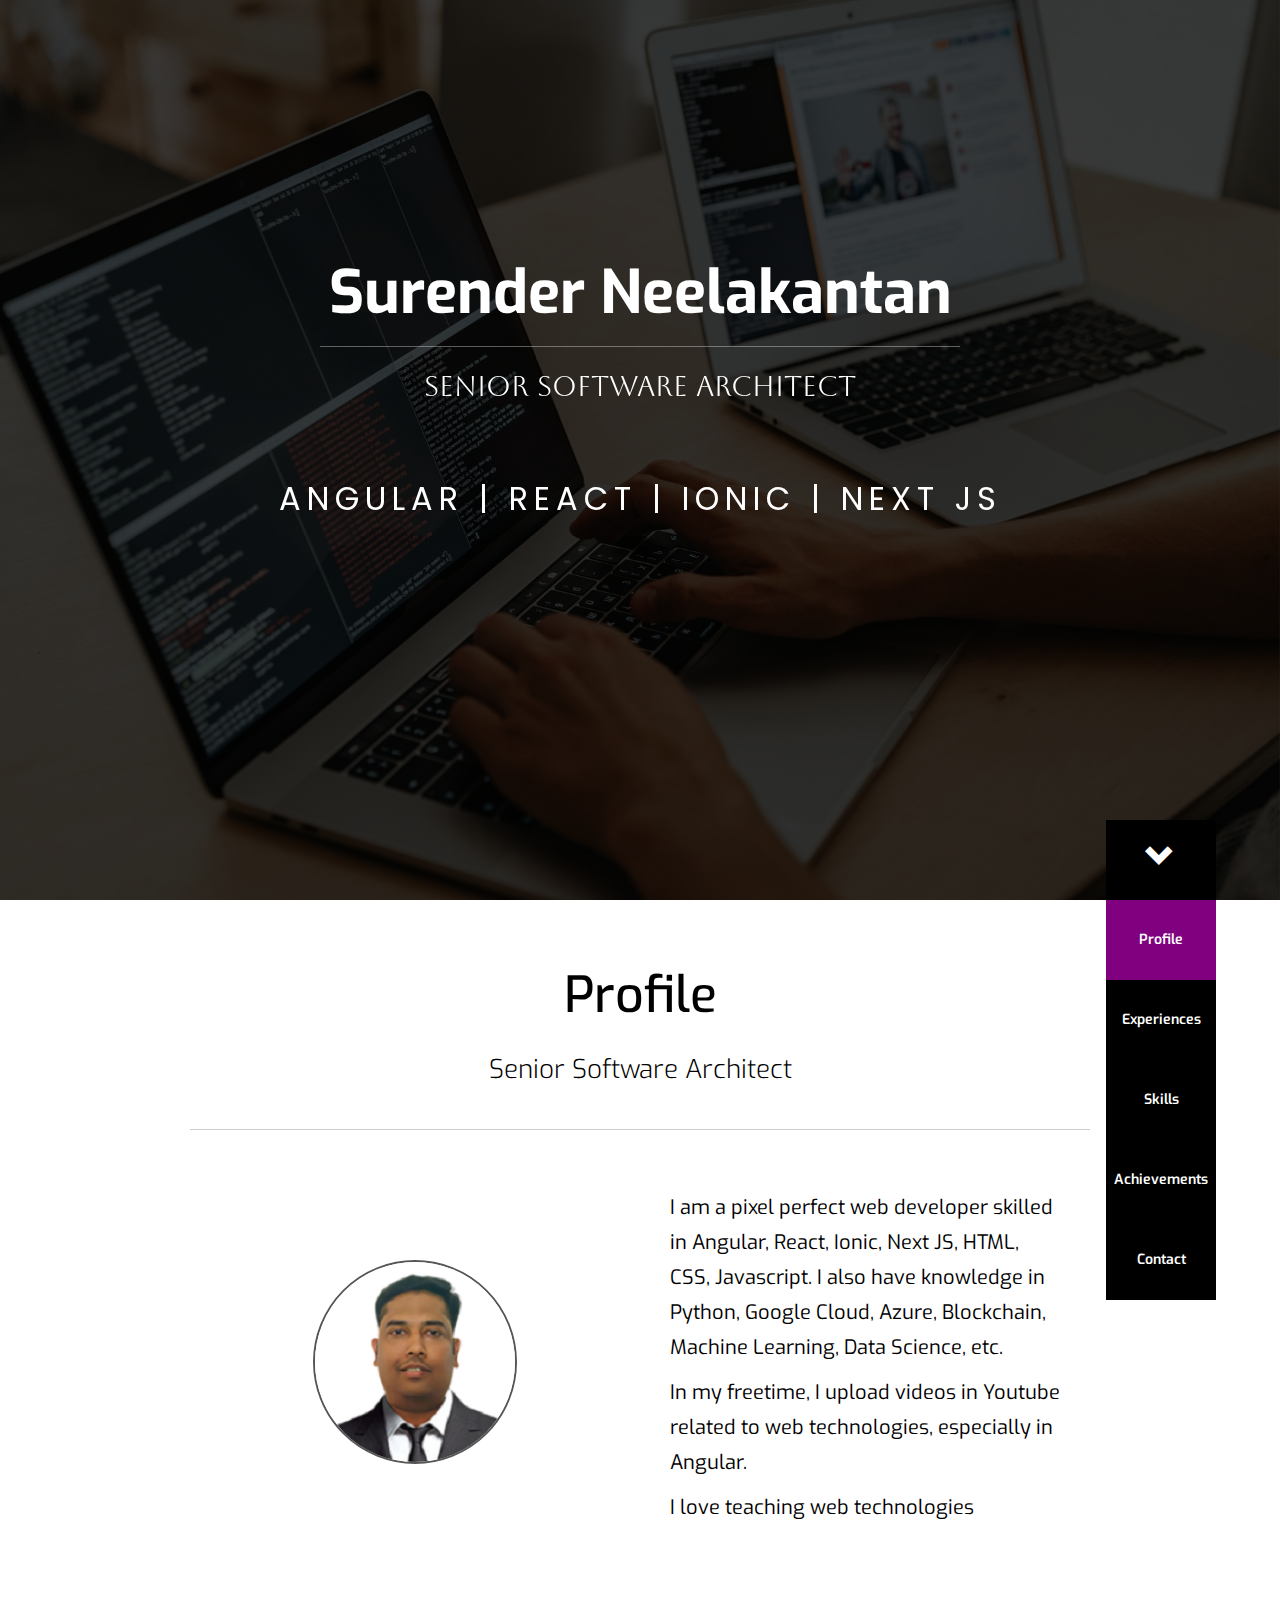
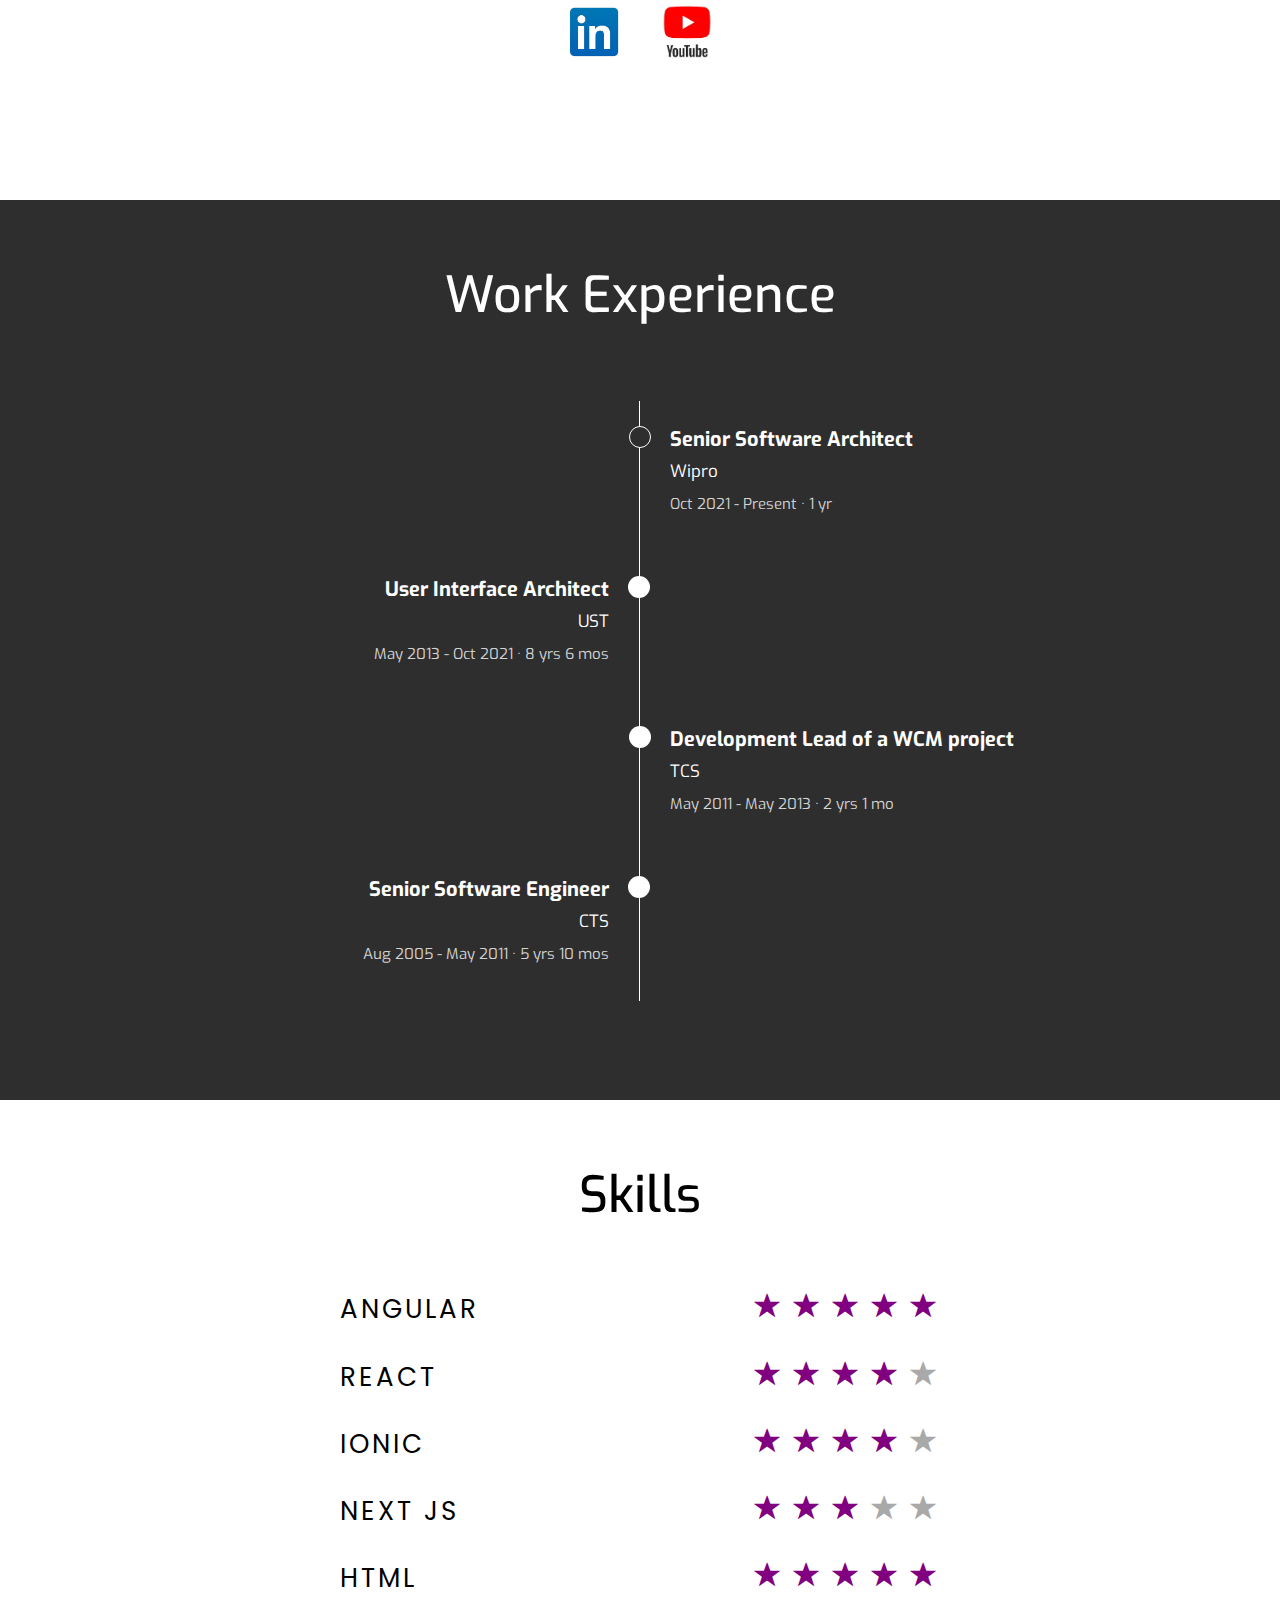
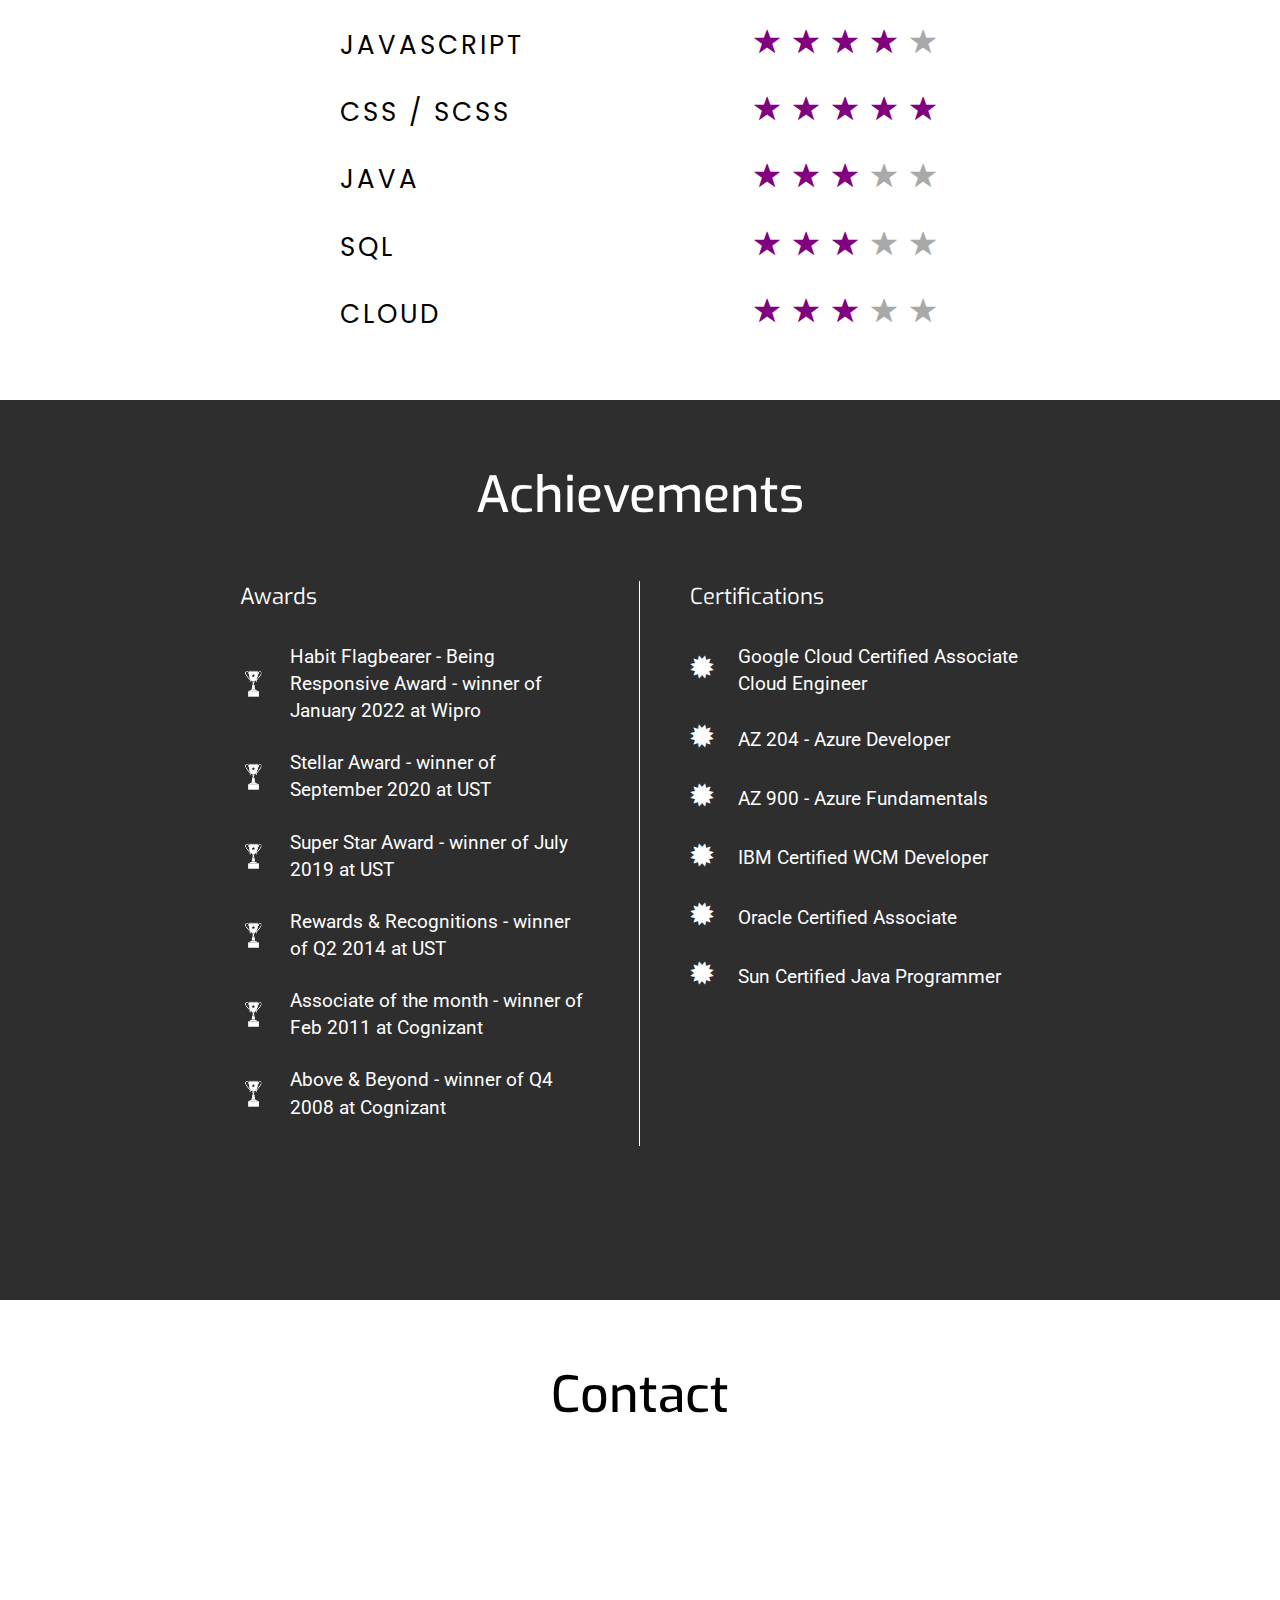
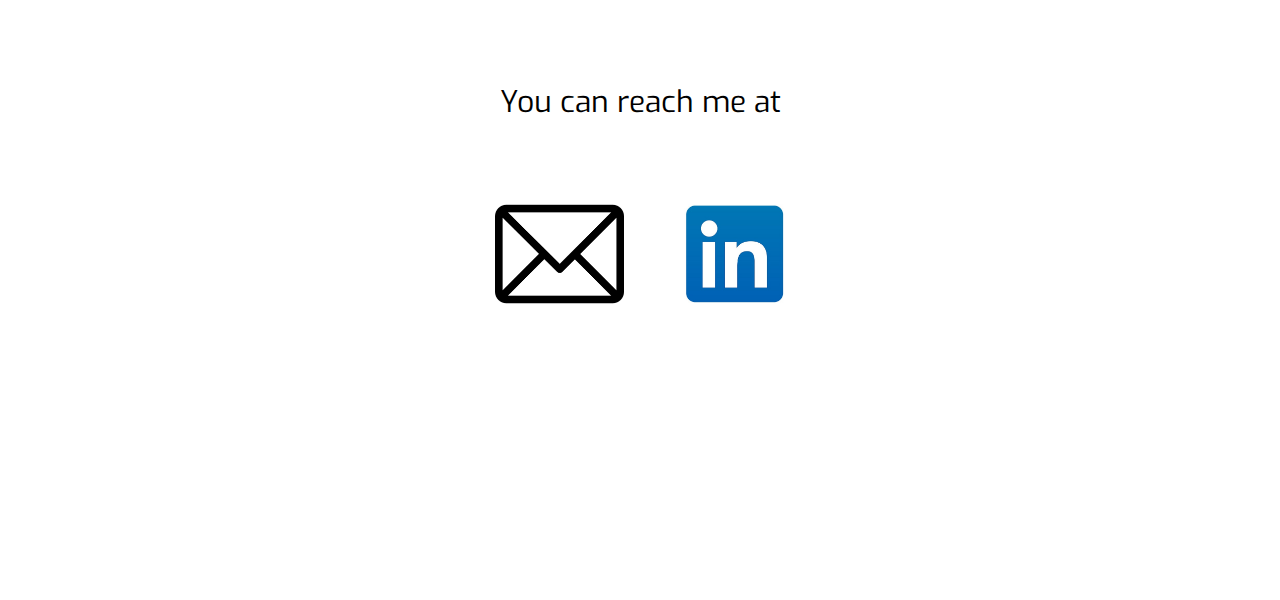
==== docs/index.html @ d07fcf6c "added docs folder" ====
<!DOCTYPE html>
<html lang="en">
  <head>
    <meta charset="UTF-8" />
    <meta http-equiv="X-UA-Compatible" content="IE=edge" />
    <meta name="viewport" content="width=device-width, initial-scale=1.0" />
    <meta name="author" content="Surender Neelakantan" />
    <meta
      name="description"
      content="I'm Surender Neelakantan, Senior Software Architect skiled in Angular, React, Ionic, Next JS"
    />
    <meta
      name="keywords"
      content="Surender Neelakantan, Senior Software Architect, Angular, React, Ionic, Next JS, HTML, CSS, Javascript"
    />
    <title>Surender Neelakantan | Angular | React | Ionic | Next JS</title>
    <link rel="preconnect" href="https://fonts.googleapis.com" />
    <link rel="preconnect" href="https://fonts.gstatic.com" crossorigin />
    <link
      href="https://fonts.googleapis.com/css2?family=Aboreto&family=Exo:wght@100;200;300;400;500;600;700;800;900&family=Poppins:wght@100;200;300;400;500;600;700;800;900&family=Roboto:wght@100;300;400;500;700;900&display=swap"
      rel="stylesheet"
    />
    <link
      rel="stylesheet"
      href="https://maxcdn.bootstrapcdn.com/bootstrap/3.4.0/css/bootstrap.min.css"
    />
    <link rel="stylesheet" href="style.css" />
    <script src="https://ajax.googleapis.com/ajax/libs/jquery/3.6.0/jquery.min.js"></script>
  </head>
  <body>
    <div id="nav-bar">
      <div id="profile-nav-item" class="nav-item active">
        <a href="#profile">Profile</a>
      </div>
      <div id="experience-nav-item" class="nav-item">
        <a href="#experience">Experiences</a>
      </div>
      <div id="skill-nav-item" class="nav-item">
        <a href="#skill">Skills</a>
      </div>
      <div id="achievement-nav-item" class="nav-item">
        <a href="#achievement">Achievements</a>
      </div>
      <div id="contact-nav-item" class="nav-item">
        <a href="#contact">Contact</a>
      </div>
    </div>
    <div class="bg-container">
      <img src="bg.jpg" alt="" />
    </div>
    <div class="overlay"></div>
    <div class="top-container">
      <div class="top-wrapper">
        <h1 class="name">Surender Neelakantan</h1>
        <div class="role">Senior Software Architect</div>
        <div class="skill">Angular | React | Ionic | Next JS</div>
      </div>
    </div>
    <div id="profile" class="profile-container">
      <div class="scroll-down-container">
        <a href="#profile">
          <div class="scroll-down">
            <span class="glyphicon glyphicon-chevron-down"></span>
          </div>
        </a>
      </div>
      <div class="section-title">Profile</div>
      <div class="section-sub-title">Senior Software Architect</div>
      <div class="profile-content">
        <div class="profile-left">
          <div class="photo-container">
            <img src="suren.png" alt="" />
          </div>
        </div>
        <div class="profile-right">
          <p>
            I am a pixel perfect web developer skilled in Angular, React, Ionic,
            Next JS, HTML, CSS, Javascript. I also have knowledge in Python,
            Google Cloud, Azure, Blockchain, Machine Learning, Data Science,
            etc.
          </p>
          <p>
            In my freetime, I upload videos in Youtube related to web
            technologies, especially in Angular.
          </p>
          <p>I love teaching web technologies</p>
        </div>
      </div>
      <div class="social">
        <a href="https://www.linkedin.com/in/n-surender/"
          ><img src="linkedin.jpg" alt=""
        /></a>
        <a href="https://www.youtube.com/channel/UCC02oWntvm_i5n3uNDLDUyg"
          ><img src="youtube.jpg" alt=""
        /></a>
      </div>
    </div>
    <div id="experience" class="experiences-container">
      <div class="section-title">Work Experience</div>
      <div class="work-experience">
        <div class="work-left">
          <div class="work-item-2-circle"></div>
          <div class="work-item-4-circle"></div>
          <div class="work-item work-item-2">
            <div class="work-role">User Interface Architect</div>
            <div class="work-company">UST</div>
            <div class="work-duration">May 2013 - Oct 2021 · 8 yrs 6 mos</div>
          </div>
          <div class="work-item work-item-4">
            <div class="work-role">Senior Software Engineer</div>
            <div class="work-company">CTS</div>
            <div class="work-duration">Aug 2005 - May 2011 · 5 yrs 10 mos</div>
          </div>
        </div>
        <div class="work-right">
          <div class="work-item-1-circle"></div>
          <div class="work-item-3-circle"></div>
          <div class="work-item work-item-1">
            <div class="work-role">Senior Software Architect</div>
            <div class="work-company">Wipro</div>
            <div class="work-duration">Oct 2021 - Present · 1 yr</div>
          </div>
          <div class="work-item work-item-3">
            <div class="work-role">Development Lead of a WCM project</div>
            <div class="work-company">TCS</div>
            <div class="work-duration">May 2011 - May 2013 · 2 yrs 1 mo</div>
          </div>
        </div>
      </div>
    </div>
    <div id="skill" class="skills-container">
      <div class="section-title">Skills</div>
      <div class="section-content">
        <div class="skill-item">
          <div class="skill-name">Angular</div>
          <div class="skill-score">
            <span class="glyphicon glyphicon-star filled"></span>
            <span class="glyphicon glyphicon-star filled"></span>
            <span class="glyphicon glyphicon-star filled"></span>
            <span class="glyphicon glyphicon-star filled"></span>
            <span class="glyphicon glyphicon-star filled"></span>
          </div>
        </div>
        <div class="skill-item">
          <div class="skill-name">React</div>
          <div class="skill-score">
            <span class="glyphicon glyphicon-star filled"></span>
            <span class="glyphicon glyphicon-star filled"></span>
            <span class="glyphicon glyphicon-star filled"></span>
            <span class="glyphicon glyphicon-star filled"></span>
            <span class="glyphicon glyphicon-star"></span>
          </div>
        </div>
        <div class="skill-item">
          <div class="skill-name">Ionic</div>
          <div class="skill-score">
            <span class="glyphicon glyphicon-star filled"></span>
            <span class="glyphicon glyphicon-star filled"></span>
            <span class="glyphicon glyphicon-star filled"></span>
            <span class="glyphicon glyphicon-star filled"></span>
            <span class="glyphicon glyphicon-star"></span>
          </div>
        </div>
        <div class="skill-item">
          <div class="skill-name">Next JS</div>
          <div class="skill-score">
            <span class="glyphicon glyphicon-star filled"></span>
            <span class="glyphicon glyphicon-star filled"></span>
            <span class="glyphicon glyphicon-star filled"></span>
            <span class="glyphicon glyphicon-star"></span>
            <span class="glyphicon glyphicon-star"></span>
          </div>
        </div>
        <div class="skill-item">
          <div class="skill-name">HTML</div>
          <div class="skill-score">
            <span class="glyphicon glyphicon-star filled"></span>
            <span class="glyphicon glyphicon-star filled"></span>
            <span class="glyphicon glyphicon-star filled"></span>
            <span class="glyphicon glyphicon-star filled"></span>
            <span class="glyphicon glyphicon-star filled"></span>
          </div>
        </div>
        <div class="skill-item">
          <div class="skill-name">Javascript</div>
          <div class="skill-score">
            <span class="glyphicon glyphicon-star filled"></span>
            <span class="glyphicon glyphicon-star filled"></span>
            <span class="glyphicon glyphicon-star filled"></span>
            <span class="glyphicon glyphicon-star filled"></span>
            <span class="glyphicon glyphicon-star"></span>
          </div>
        </div>
        <div class="skill-item">
          <div class="skill-name">CSS / SCSS</div>
          <div class="skill-score">
            <span class="glyphicon glyphicon-star filled"></span>
            <span class="glyphicon glyphicon-star filled"></span>
            <span class="glyphicon glyphicon-star filled"></span>
            <span class="glyphicon glyphicon-star filled"></span>
            <span class="glyphicon glyphicon-star filled"></span>
          </div>
        </div>
        <div class="skill-item">
          <div class="skill-name">Java</div>
          <div class="skill-score">
            <span class="glyphicon glyphicon-star filled"></span>
            <span class="glyphicon glyphicon-star filled"></span>
            <span class="glyphicon glyphicon-star filled"></span>
            <span class="glyphicon glyphicon-star"></span>
            <span class="glyphicon glyphicon-star"></span>
          </div>
        </div>
        <div class="skill-item">
          <div class="skill-name">SQL</div>
          <div class="skill-score">
            <span class="glyphicon glyphicon-star filled"></span>
            <span class="glyphicon glyphicon-star filled"></span>
            <span class="glyphicon glyphicon-star filled"></span>
            <span class="glyphicon glyphicon-star"></span>
            <span class="glyphicon glyphicon-star"></span>
          </div>
        </div>
        <div class="skill-item">
          <div class="skill-name">Cloud</div>
          <div class="skill-score">
            <span class="glyphicon glyphicon-star filled"></span>
            <span class="glyphicon glyphicon-star filled"></span>
            <span class="glyphicon glyphicon-star filled"></span>
            <span class="glyphicon glyphicon-star"></span>
            <span class="glyphicon glyphicon-star"></span>
          </div>
        </div>
      </div>
    </div>
    <div id="achievement" class="achievements-container">
      <div class="section-title">Achievements</div>
      <div class="section-content">
        <div class="awards-certifications">
          <div class="awards">
            <div class="sub-title">Awards</div>
            <div class="award-item">
              <div class="award-icon"><img src="trophy.jpg" alt="" /></div>
              <div class="award-text">
                Habit Flagbearer - Being Responsive Award - winner of January
                2022 at Wipro
              </div>
            </div>
            <div class="award-item">
              <div class="award-icon"><img src="trophy.jpg" alt="" /></div>
              <div class="award-text">
                Stellar Award - winner of September 2020 at UST
              </div>
            </div>
            <div class="award-item">
              <div class="award-icon"><img src="trophy.jpg" alt="" /></div>
              <div class="award-text">
                Super Star Award - winner of July 2019 at UST
              </div>
            </div>
            <div class="award-item">
              <div class="award-icon"><img src="trophy.jpg" alt="" /></div>
              <div class="award-text">
                Rewards & Recognitions - winner of Q2 2014 at UST
              </div>
            </div>
            <div class="award-item">
              <div class="award-icon"><img src="trophy.jpg" alt="" /></div>
              <div class="award-text">
                Associate of the month - winner of Feb 2011 at Cognizant
              </div>
            </div>
            <div class="award-item">
              <div class="award-icon"><img src="trophy.jpg" alt="" /></div>
              <div class="award-text">
                Above & Beyond - winner of Q4 2008 at Cognizant
              </div>
            </div>
          </div>
          <div class="certifications">
            <div class="sub-title">Certifications</div>
            <div class="certification-item">
              <div class="certification-icon">
                <span class="glyphicon glyphicon-certificate"></span>
              </div>
              <div class="certification-text">
                Google Cloud Certified Associate Cloud Engineer
              </div>
            </div>
            <div class="certification-item">
              <div class="certification-icon">
                <span class="glyphicon glyphicon-certificate"></span>
              </div>
              <div class="certification-text">AZ 204 - Azure Developer</div>
            </div>
            <div class="certification-item">
              <div class="certification-icon">
                <span class="glyphicon glyphicon-certificate"></span>
              </div>
              <div class="certification-text">AZ 900 - Azure Fundamentals</div>
            </div>
            <div class="certification-item">
              <div class="certification-icon">
                <span class="glyphicon glyphicon-certificate"></span>
              </div>
              <div class="certification-text">IBM Certified WCM Developer</div>
            </div>
            <div class="certification-item">
              <div class="certification-icon">
                <span class="glyphicon glyphicon-certificate"></span>
              </div>
              <div class="certification-text">Oracle Certified Associate</div>
            </div>
            <div class="certification-item">
              <div class="certification-icon">
                <span class="glyphicon glyphicon-certificate"></span>
              </div>
              <div class="certification-text">
                Sun Certified Java Programmer
              </div>
            </div>
          </div>
        </div>
      </div>
    </div>
    <div id="contact" class="contact-container">
      <div class="section-title">Contact</div>
      <div class="section-content">
        <div class="sub-heading">You can reach me at</div>
        <div class="contact-wrapper">
          <div class="content-item">
            <a href="mailto:n.surender@gmail.com"
              ><img src="email.png" alt=""
            /></a>
          </div>
          <div class="content-item">
            <a href="https://www.linkedin.com/in/n-surender/"
              ><img src="linkedin.jpg" alt=""
            /></a>
          </div>
        </div>
      </div>
    </div>
    <script src="script.js"></script>
  </body>
</html>
---- docs/style.css ----
* {
  margin: 0;
  padding: 0;
  box-sizing: border-box;
}

html {
  scroll-behavior: smooth;
}

body {
  font-family: "Roboto", sans-serif;
  overflow-x: hidden;
}

.overlay {
  position: fixed;
  top: 0px;
  left: 0px;
  width: 100vw;
  height: 100vh;
  background-color: rgba(0, 0, 0, 0.75);
}

.bg-container {
  position: fixed;
  top: 0px;
  left: 0px;
  width: 100vw;
  height: 100vh;
}

.bg-container img {
  width: 100%;
  height: 100%;
  object-fit: cover;
}

.top-container {
  height: 100vh;
  color: #fff;
  position: relative;
  z-index: 999;
  display: flex;
  align-items: center;
  justify-content: center;
}

.top-wrapper {
  width: 100%;
  height: 400px;
  text-align: center;
}

.name {
  padding-bottom: 20px;
  border-bottom: 1px solid #ffffff;
  border-bottom-color: rgba(255, 255, 255, 0.35);
  font-size: 60px;
  font-weight: bold;
  font-family: "Exo", sans-serif;
  width: 640px;
  margin: 10px auto;
}

.role {
  font-size: 28px;
  margin-bottom: 70px;
  line-height: 1.4;
  font-family: "Aboreto", cursive;
  padding-top: 10px;
}

.skill {
  font-size: 32px;
  font-family: "Poppins", sans-serif;
  text-transform: uppercase;
  margin-top: 30px;
  letter-spacing: 6px;
}

.profile-container,
.experiences-container,
.skills-container,
.achievements-container,
.contact-container {
  height: 100vh;
  background-color: #fff;
  color: #000;
  position: relative;
  z-index: 999;
  padding: 40px 220px;
}

.experiences-container {
  background-color: #2e2e2e;
  color: #fff;
}

.achievements-container {
  background-color: #2e2e2e;
  color: #fff;
}

.scroll-down {
  height: 80px;
  width: 110px;
  display: block;
  position: absolute;
  top: -80px;
  right: 5%;
  background-color: #000000;
  text-align: center;
  z-index: 6;
  cursor: pointer;
}

.scroll-down .glyphicon {
  color: #ffffff;
  font-size: 30px;
  padding-right: 2px;
  padding-top: 20px;
  animation-name: wiggle;
  animation-duration: 1.2s;
  animation-timing-function: linear;
  animation-iteration-count: infinite;
  animation-direction: normal;
}

@keyframes wiggle {
  0% {
    padding-top: 20px;
  }
  50% {
    padding-top: 28px;
  }
  100% {
    padding-top: 20px;
  }
}

#nav-bar {
  position: absolute;
  top: 100%;
  right: 5%;
  width: 110px;
  z-index: 1000;
}

#nav-bar.fixed-nav {
  position: fixed;
  top: 60px;
}

.nav-item {
  height: 80px;
  background-color: #000000;
  color: #fff;
  text-align: center;
  font-weight: 600;
  font-family: "Exo", sans-serif;
  cursor: pointer;
}

.nav-item.active {
  background-color: purple;
  cursor: default;
}

.nav-item a {
  color: #fff;
  text-decoration: none;
  display: block;
  padding-top: 30px;
  height: 80px;
}

.nav-item.active a {
  cursor: default;
}

.nav-item:hover a {
  color: rgba(255, 255, 255, 0.35);
}

.section-title {
  text-align: center;
  font-size: 50px;
  font-weight: 500;
  margin: 20px 0px;
  font-family: "Exo", sans-serif;
}

.section-sub-title {
  text-align: center;
  font-size: 26px;
  font-weight: 300;
  padding-bottom: 40px;
  border-bottom: 1px solid #cccccc;
  font-family: "Exo", sans-serif;
}

.profile-content {
  display: flex;
  align-items: center;
  justify-content: space-between;
}

.profile-left,
.profile-right {
  width: 50%;
  padding: 50px;
  padding-top: 100px;
  font-size: 20px;
  font-family: "Exo";
  line-height: 35px;
}

.photo-container {
  width: 204px;
  height: 204px;
  border-radius: 50%;
  border: 2px solid #565656;
  margin: 40px auto;
}

.photo-container img {
  width: 200px;
  height: 200px;
  border-radius: 50%;
}

.social {
  text-align: center;
  margin-top: 20px;
}

.social img {
  width: 50px;
  margin: 20px;
  cursor: pointer;
}

.work-experience {
  display: flex;
  align-items: center;
  justify-content: space-between;
  padding: 50px;
  font-size: 20px;
  font-family: "Exo";
}

.work-left {
  width: 50%;
  border-right: 1px solid #fff;
  height: 600px;
  position: relative;
}

.work-right {
  width: 50%;
  height: 600px;
  position: relative;
}

.work-item {
  width: 400px;
  height: 125px;
  position: absolute;
  padding: 20px;
  padding-top: 0;
}

.work-item-1 {
  top: 25px;
  left: 0px;
  padding-left: 30px;
}
.work-item-2 {
  top: 175px;
  right: 0px;
  padding-right: 30px;
  text-align: right;
}
.work-item-3 {
  top: 325px;
  left: 0px;
  padding-left: 30px;
}
.work-item-4 {
  top: 475px;
  right: 0px;
  padding-right: 30px;
  text-align: right;
}

.work-role {
  font-weight: bold;
  margin-bottom: 5px;
}

.work-company {
  font-size: 17px;
  margin-bottom: 10px;
}

.work-duration {
  font-size: 15px;
  color: lightgrey;
}

.work-item-1-circle {
  position: absolute;
  top: 25px;
  left: -11px;
  width: 22px;
  height: 22px;
  border: 1px solid #fff;
  background-color: #2e2e2e;
  z-index: 9;
  border-radius: 50%;
}

.work-item-2-circle {
  position: absolute;
  top: 175px;
  right: -11px;
  width: 22px;
  height: 22px;
  background-color: #fff;
  z-index: 9;
  border-radius: 50%;
}

.work-item-3-circle {
  position: absolute;
  top: 325px;
  left: -11px;
  width: 22px;
  height: 22px;
  background-color: #fff;
  z-index: 9;
  border-radius: 50%;
}

.work-item-4-circle {
  position: absolute;
  top: 475px;
  right: -11px;
  width: 22px;
  height: 22px;
  z-index: 9;
  background-color: #fff;
  border-radius: 50%;
}

.skill-item {
  font-size: 26px;
  font-family: "Poppins", sans-serif;
  text-transform: uppercase;
  margin-top: 30px;
  letter-spacing: 3px;
  display: flex;
  align-items: center;
  justify-content: space-between;
}

.skills-container .section-content {
  width: 600px;
  margin: 60px auto;
}

.glyphicon-star {
  color: darkgray;
}

.glyphicon-star.filled {
  color: purple;
}

.sub-heading {
  text-align: center;
  font-size: 30px;
  font-family: "EXO";
  margin-top: 250px;
}

.contact-wrapper {
  display: flex;
  align-items: center;
  justify-content: center;
  margin-top: 50px;
}

.contact-wrapper img {
  height: 100px;
  cursor: pointer;
  margin: 30px;
}

.awards-certifications {
  display: flex;
  justify-content: space-between;
}

.awards,
.certifications {
  width: 50%;
  padding-left: 50px;
  padding-right: 50px;
  margin-top: 30px;
}

.awards {
  border-right: 1px solid #fff;
}

.sub-title {
  font-size: 30px;
  font-family: "EXO";
  margin-bottom: 50px;
}

.award-item,
.certification-item {
  display: flex;
  align-items: center;
  margin-bottom: 35px;
}

.award-icon img {
  width: 30px;
  margin-right: 30px;
}

.award-text,
.certification-text {
  font-size: 24px;
}

.certification-icon {
  font-size: 30px;
  margin-right: 30px;
}

@media only screen and (max-width: 1650px) {
  .sub-title {
    font-size: 26px;
    margin-bottom: 40px;
  }

  .award-item,
  .certification-item {
    margin-bottom: 40px;
  }

  .award-icon img {
    width: 26px;
    margin-right: 26px;
  }

  .award-text,
  .certification-text {
    font-size: 22px;
  }

  .certification-icon {
    font-size: 26px;
    margin-right: 26px;
  }
}

@media only screen and (max-width: 1300px) {
  .profile-container,
  .experiences-container,
  .skills-container,
  .achievements-container,
  .contact-container {
    padding: 40px 190px;
  }
  .profile-left,
  .profile-right {
    padding: 30px;
    padding-top: 60px;
  }
  .sub-title {
    font-size: 22px;
    margin-bottom: 30px;
  }

  .award-item,
  .certification-item {
    margin-bottom: 25px;
  }

  .award-icon img {
    width: 26px;
    margin-right: 24px;
  }

  .award-text,
  .certification-text {
    font-size: 19px;
  }

  .certification-icon {
    font-size: 24px;
    margin-right: 24px;
  }
}
@media only screen and (max-width: 1100px) {
  .profile-container,
  .experiences-container,
  .skills-container,
  .achievements-container,
  .contact-container {
    padding: 40px 180px;
  }

  .profile-left,
  .profile-right {
    padding: 20px;
    padding-top: 40px;
    font-size: 18px;
  }

  .skills-container .section-content {
    width: 500px;
  }

  .skill-item {
    font-size: 22px;
  }

  .sub-title {
    font-size: 22px;
    margin-bottom: 30px;
  }

  .achievements-container {
    padding: 40px 140px;
  }

  .award-item,
  .certification-item {
    margin-bottom: 20px;
  }

  .award-icon img {
    width: 26px;
    margin-right: 24px;
  }

  .award-text,
  .certification-text {
    font-size: 18px;
  }

  .certification-icon {
    font-size: 24px;
    margin-right: 24px;
  }

  #nav-bar {
    opacity: 0.5;
  }

  #nav-bar:hover {
    opacity: 1;
  }
}

@media only screen and (max-width: 960px) {
  .profile-container,
  .experiences-container,
  .skills-container,
  .achievements-container,
  .contact-container {
    padding: 40px 120px;
  }
  #nav-bar,
  .scroll-down {
    width: 90px;
  }
  .nav-item {
    font-size: 12px;
  }
  .profile-content {
    display: block;
  }
  .profile-left,
  .profile-right {
    padding: 10px;
    padding-top: 20px;
    font-size: 18px;
    width: 100%;
    line-height: 30px;
  }
  .photo-container {
    margin: 20px auto;
  }
  .name {
    font-size: 40px;
    width: 420px;
  }
  .role {
    font-size: 20px;
  }
  .skill {
    font-size: 22px;
  }

  .skills-container .section-content {
    width: 430px;
  }

  .achievements-container {
    padding: 40px 80px;
  }

  .award-item,
  .certification-item {
    margin-bottom: 20px;
  }

  .award-icon img {
    width: 22px;
    margin-right: 20px;
  }

  .award-text,
  .certification-text {
    font-size: 16px;
  }

  .certification-icon {
    font-size: 22px;
    margin-right: 22px;
  }

  .work-item {
    font-size: 18px;
  }
}

@media only screen and (max-width: 767px) {
  .name {
    font-size: 30px;
    width: 315px;
  }
  .role {
    font-size: 16px;
  }
  .skill {
    font-size: 18px;
  }
  .section-title {
    font-size: 40px;
  }
  .profile-container {
    padding: 40px 70px;
  }
  .work-item {
    width: 275px;
  }
  .work-experience {
    font-size: 15px;
  }
  .skills-container .section-content {
    width: 340px;
  }
  .skill-item {
    font-size: 18px;
  }

  .achievements-container {
    padding: 40px 55px;
  }

  .awards,
  .certifications {
    padding-left: 20px;
    padding-right: 20px;
  }

  .award-item,
  .certification-item {
    margin-bottom: 18px;
  }

  .award-icon img {
    width: 20px;
    margin-right: 18px;
  }

  .award-text,
  .certification-text {
    font-size: 16px;
  }

  .certification-icon {
    font-size: 18px;
    margin-right: 18px;
  }
  .contact-wrapper img {
    height: 60px;
  }
}

@media only screen and (max-width: 600px) {
  .name {
    font-size: 30px;
  }
  .role {
    font-size: 16px;
  }
  .skill {
    font-size: 18px;
    letter-spacing: 4px;
  }
  .section-title {
    font-size: 30px;
  }
  .profile-container,
  .skills-container {
    padding: 40px 50px;
  }
  .work-item {
    width: 230px;
    font-size: 16px;
  }
  .achievements-container {
    padding: 40px 40px;
  }
}
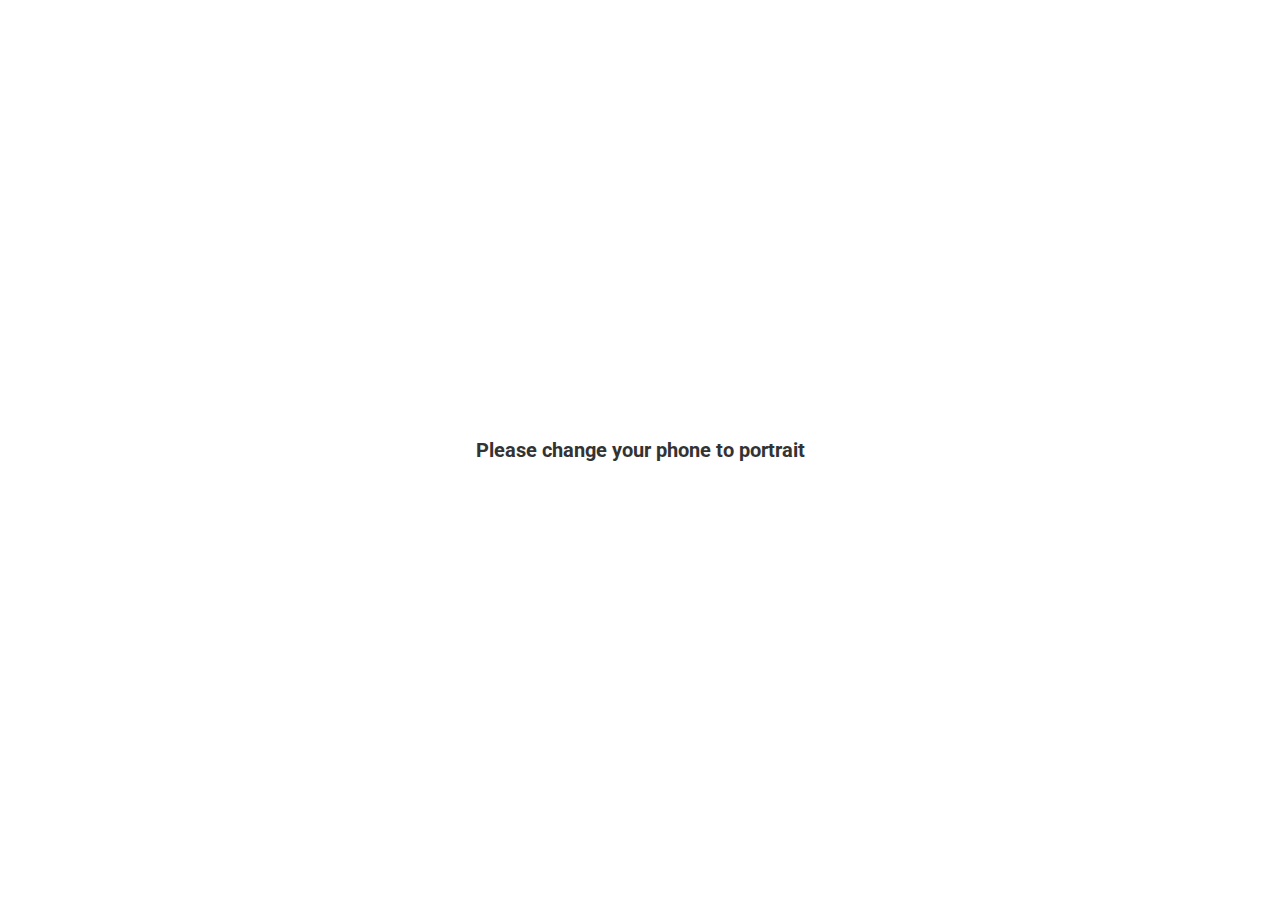
==== commit 89ae22ad: "removed other files" ====
--- a/docs/index.html
+++ b/docs/index.html
@@ -28,319 +28,328 @@
     <script src="https://ajax.googleapis.com/ajax/libs/jquery/3.6.0/jquery.min.js"></script>
   </head>
   <body>
-    <div id="nav-bar">
-      <div id="profile-nav-item" class="nav-item active">
-        <a href="#profile">Profile</a>
-      </div>
-      <div id="experience-nav-item" class="nav-item">
-        <a href="#experience">Experiences</a>
-      </div>
-      <div id="skill-nav-item" class="nav-item">
-        <a href="#skill">Skills</a>
-      </div>
-      <div id="achievement-nav-item" class="nav-item">
-        <a href="#achievement">Achievements</a>
-      </div>
-      <div id="contact-nav-item" class="nav-item">
-        <a href="#contact">Contact</a>
+    <div class="normal">
+      <div id="nav-bar">
+        <div id="profile-nav-item" class="nav-item active">
+          <a href="#profile">Profile</a>
+        </div>
+        <div id="experience-nav-item" class="nav-item">
+          <a href="#experience">Experiences</a>
+        </div>
+        <div id="skill-nav-item" class="nav-item">
+          <a href="#skill">Skills</a>
+        </div>
+        <div id="achievement-nav-item" class="nav-item">
+          <a href="#achievement">Achievements</a>
+        </div>
+        <div id="contact-nav-item" class="nav-item">
+          <a href="#contact">Contact</a>
+        </div>
+      </div>
+      <div class="bg-container">
+        <img src="bg.jpg" alt="" />
+      </div>
+      <div class="overlay"></div>
+      <div class="top-container">
+        <div class="top-wrapper">
+          <h1 class="name">Surender Neelakantan</h1>
+          <div class="role">Senior Software Architect</div>
+          <div class="skill">Angular | React | Ionic | Next JS</div>
+        </div>
+      </div>
+      <div id="profile" class="profile-container">
+        <div class="scroll-down-container">
+          <a href="#profile">
+            <div class="scroll-down">
+              <span class="glyphicon glyphicon-chevron-down"></span>
+            </div>
+          </a>
+        </div>
+        <div class="section-title">Profile</div>
+        <div class="section-sub-title">Senior Software Architect</div>
+        <div class="profile-content">
+          <div class="profile-left">
+            <div class="photo-container">
+              <img src="suren.png" alt="" />
+            </div>
+          </div>
+          <div class="profile-right">
+            <p>
+              I am a pixel perfect web developer skilled in Angular, React,
+              Ionic, Next JS, HTML, CSS, Javascript. I also have knowledge in
+              Python, Google Cloud, Azure, Blockchain, Machine Learning, Data
+              Science, etc.
+            </p>
+            <p>
+              In my freetime, I upload videos in Youtube related to web
+              technologies, especially in Angular.
+            </p>
+            <p>I love teaching web technologies</p>
+          </div>
+        </div>
+        <div class="social">
+          <a href="https://www.linkedin.com/in/n-surender/"
+            ><img src="linkedin.jpg" alt=""
+          /></a>
+          <a href="https://www.youtube.com/channel/UCC02oWntvm_i5n3uNDLDUyg"
+            ><img src="youtube.jpg" alt=""
+          /></a>
+        </div>
+      </div>
+      <div id="experience" class="experiences-container">
+        <div class="section-title">Work Experience</div>
+        <div class="work-experience">
+          <div class="work-left">
+            <div class="work-item-2-circle"></div>
+            <div class="work-item-4-circle"></div>
+            <div class="work-item work-item-2">
+              <div class="work-role">User Interface Architect</div>
+              <div class="work-company">UST</div>
+              <div class="work-duration">May 2013 - Oct 2021 · 8 yrs 6 mos</div>
+            </div>
+            <div class="work-item work-item-4">
+              <div class="work-role">Senior Software Engineer</div>
+              <div class="work-company">CTS</div>
+              <div class="work-duration">
+                Aug 2005 - May 2011 · 5 yrs 10 mos
+              </div>
+            </div>
+          </div>
+          <div class="work-right">
+            <div class="work-item-1-circle"></div>
+            <div class="work-item-3-circle"></div>
+            <div class="work-item work-item-1">
+              <div class="work-role">Senior Software Architect</div>
+              <div class="work-company">Wipro</div>
+              <div class="work-duration">Oct 2021 - Present · 1 yr</div>
+            </div>
+            <div class="work-item work-item-3">
+              <div class="work-role">Development Lead of a WCM project</div>
+              <div class="work-company">TCS</div>
+              <div class="work-duration">May 2011 - May 2013 · 2 yrs 1 mo</div>
+            </div>
+          </div>
+        </div>
+      </div>
+      <div id="skill" class="skills-container">
+        <div class="section-title">Skills</div>
+        <div class="section-content">
+          <div class="skill-item">
+            <div class="skill-name">Angular</div>
+            <div class="skill-score">
+              <span class="glyphicon glyphicon-star filled"></span>
+              <span class="glyphicon glyphicon-star filled"></span>
+              <span class="glyphicon glyphicon-star filled"></span>
+              <span class="glyphicon glyphicon-star filled"></span>
+              <span class="glyphicon glyphicon-star filled"></span>
+            </div>
+          </div>
+          <div class="skill-item">
+            <div class="skill-name">React</div>
+            <div class="skill-score">
+              <span class="glyphicon glyphicon-star filled"></span>
+              <span class="glyphicon glyphicon-star filled"></span>
+              <span class="glyphicon glyphicon-star filled"></span>
+              <span class="glyphicon glyphicon-star filled"></span>
+              <span class="glyphicon glyphicon-star"></span>
+            </div>
+          </div>
+          <div class="skill-item">
+            <div class="skill-name">Ionic</div>
+            <div class="skill-score">
+              <span class="glyphicon glyphicon-star filled"></span>
+              <span class="glyphicon glyphicon-star filled"></span>
+              <span class="glyphicon glyphicon-star filled"></span>
+              <span class="glyphicon glyphicon-star filled"></span>
+              <span class="glyphicon glyphicon-star"></span>
+            </div>
+          </div>
+          <div class="skill-item">
+            <div class="skill-name">Next JS</div>
+            <div class="skill-score">
+              <span class="glyphicon glyphicon-star filled"></span>
+              <span class="glyphicon glyphicon-star filled"></span>
+              <span class="glyphicon glyphicon-star filled"></span>
+              <span class="glyphicon glyphicon-star"></span>
+              <span class="glyphicon glyphicon-star"></span>
+            </div>
+          </div>
+          <div class="skill-item">
+            <div class="skill-name">HTML</div>
+            <div class="skill-score">
+              <span class="glyphicon glyphicon-star filled"></span>
+              <span class="glyphicon glyphicon-star filled"></span>
+              <span class="glyphicon glyphicon-star filled"></span>
+              <span class="glyphicon glyphicon-star filled"></span>
+              <span class="glyphicon glyphicon-star filled"></span>
+            </div>
+          </div>
+          <div class="skill-item">
+            <div class="skill-name">Javascript</div>
+            <div class="skill-score">
+              <span class="glyphicon glyphicon-star filled"></span>
+              <span class="glyphicon glyphicon-star filled"></span>
+              <span class="glyphicon glyphicon-star filled"></span>
+              <span class="glyphicon glyphicon-star filled"></span>
+              <span class="glyphicon glyphicon-star"></span>
+            </div>
+          </div>
+          <div class="skill-item">
+            <div class="skill-name">CSS / SCSS</div>
+            <div class="skill-score">
+              <span class="glyphicon glyphicon-star filled"></span>
+              <span class="glyphicon glyphicon-star filled"></span>
+              <span class="glyphicon glyphicon-star filled"></span>
+              <span class="glyphicon glyphicon-star filled"></span>
+              <span class="glyphicon glyphicon-star filled"></span>
+            </div>
+          </div>
+          <div class="skill-item">
+            <div class="skill-name">Java</div>
+            <div class="skill-score">
+              <span class="glyphicon glyphicon-star filled"></span>
+              <span class="glyphicon glyphicon-star filled"></span>
+              <span class="glyphicon glyphicon-star filled"></span>
+              <span class="glyphicon glyphicon-star"></span>
+              <span class="glyphicon glyphicon-star"></span>
+            </div>
+          </div>
+          <div class="skill-item">
+            <div class="skill-name">SQL</div>
+            <div class="skill-score">
+              <span class="glyphicon glyphicon-star filled"></span>
+              <span class="glyphicon glyphicon-star filled"></span>
+              <span class="glyphicon glyphicon-star filled"></span>
+              <span class="glyphicon glyphicon-star"></span>
+              <span class="glyphicon glyphicon-star"></span>
+            </div>
+          </div>
+          <div class="skill-item">
+            <div class="skill-name">Cloud</div>
+            <div class="skill-score">
+              <span class="glyphicon glyphicon-star filled"></span>
+              <span class="glyphicon glyphicon-star filled"></span>
+              <span class="glyphicon glyphicon-star filled"></span>
+              <span class="glyphicon glyphicon-star"></span>
+              <span class="glyphicon glyphicon-star"></span>
+            </div>
+          </div>
+        </div>
+      </div>
+      <div id="achievement" class="achievements-container">
+        <div class="section-title">Achievements</div>
+        <div class="section-content">
+          <div class="awards-certifications">
+            <div class="awards">
+              <div class="sub-title">Awards</div>
+              <div class="award-item">
+                <div class="award-icon"><img src="trophy.jpg" alt="" /></div>
+                <div class="award-text">
+                  Habit Flagbearer - Being Responsive Award - winner of January
+                  2022 at Wipro
+                </div>
+              </div>
+              <div class="award-item">
+                <div class="award-icon"><img src="trophy.jpg" alt="" /></div>
+                <div class="award-text">
+                  Stellar Award - winner of September 2020 at UST
+                </div>
+              </div>
+              <div class="award-item">
+                <div class="award-icon"><img src="trophy.jpg" alt="" /></div>
+                <div class="award-text">
+                  Super Star Award - winner of July 2019 at UST
+                </div>
+              </div>
+              <div class="award-item">
+                <div class="award-icon"><img src="trophy.jpg" alt="" /></div>
+                <div class="award-text">
+                  Rewards & Recognitions - winner of Q2 2014 at UST
+                </div>
+              </div>
+              <div class="award-item">
+                <div class="award-icon"><img src="trophy.jpg" alt="" /></div>
+                <div class="award-text">
+                  Associate of the month - winner of Feb 2011 at Cognizant
+                </div>
+              </div>
+              <div class="award-item">
+                <div class="award-icon"><img src="trophy.jpg" alt="" /></div>
+                <div class="award-text">
+                  Above & Beyond - winner of Q4 2008 at Cognizant
+                </div>
+              </div>
+            </div>
+            <div class="certifications">
+              <div class="sub-title">Certifications</div>
+              <div class="certification-item">
+                <div class="certification-icon">
+                  <span class="glyphicon glyphicon-certificate"></span>
+                </div>
+                <div class="certification-text">
+                  Google Cloud Certified Associate Cloud Engineer
+                </div>
+              </div>
+              <div class="certification-item">
+                <div class="certification-icon">
+                  <span class="glyphicon glyphicon-certificate"></span>
+                </div>
+                <div class="certification-text">AZ 204 - Azure Developer</div>
+              </div>
+              <div class="certification-item">
+                <div class="certification-icon">
+                  <span class="glyphicon glyphicon-certificate"></span>
+                </div>
+                <div class="certification-text">
+                  AZ 900 - Azure Fundamentals
+                </div>
+              </div>
+              <div class="certification-item">
+                <div class="certification-icon">
+                  <span class="glyphicon glyphicon-certificate"></span>
+                </div>
+                <div class="certification-text">
+                  IBM Certified WCM Developer
+                </div>
+              </div>
+              <div class="certification-item">
+                <div class="certification-icon">
+                  <span class="glyphicon glyphicon-certificate"></span>
+                </div>
+                <div class="certification-text">Oracle Certified Associate</div>
+              </div>
+              <div class="certification-item">
+                <div class="certification-icon">
+                  <span class="glyphicon glyphicon-certificate"></span>
+                </div>
+                <div class="certification-text">
+                  Sun Certified Java Programmer
+                </div>
+              </div>
+            </div>
+          </div>
+        </div>
+      </div>
+      <div id="contact" class="contact-container">
+        <div class="section-title">Contact</div>
+        <div class="section-content">
+          <div class="sub-heading">You can reach me at</div>
+          <div class="contact-wrapper">
+            <div class="content-item">
+              <a href="mailto:n.surender@gmail.com"
+                ><img src="email.png" alt=""
+              /></a>
+            </div>
+            <div class="content-item">
+              <a href="https://www.linkedin.com/in/n-surender/"
+                ><img src="linkedin.jpg" alt=""
+              /></a>
+            </div>
+          </div>
+        </div>
       </div>
     </div>
-    <div class="bg-container">
-      <img src="bg.jpg" alt="" />
-    </div>
-    <div class="overlay"></div>
-    <div class="top-container">
-      <div class="top-wrapper">
-        <h1 class="name">Surender Neelakantan</h1>
-        <div class="role">Senior Software Architect</div>
-        <div class="skill">Angular | React | Ionic | Next JS</div>
-      </div>
-    </div>
-    <div id="profile" class="profile-container">
-      <div class="scroll-down-container">
-        <a href="#profile">
-          <div class="scroll-down">
-            <span class="glyphicon glyphicon-chevron-down"></span>
-          </div>
-        </a>
-      </div>
-      <div class="section-title">Profile</div>
-      <div class="section-sub-title">Senior Software Architect</div>
-      <div class="profile-content">
-        <div class="profile-left">
-          <div class="photo-container">
-            <img src="suren.png" alt="" />
-          </div>
-        </div>
-        <div class="profile-right">
-          <p>
-            I am a pixel perfect web developer skilled in Angular, React, Ionic,
-            Next JS, HTML, CSS, Javascript. I also have knowledge in Python,
-            Google Cloud, Azure, Blockchain, Machine Learning, Data Science,
-            etc.
-          </p>
-          <p>
-            In my freetime, I upload videos in Youtube related to web
-            technologies, especially in Angular.
-          </p>
-          <p>I love teaching web technologies</p>
-        </div>
-      </div>
-      <div class="social">
-        <a href="https://www.linkedin.com/in/n-surender/"
-          ><img src="linkedin.jpg" alt=""
-        /></a>
-        <a href="https://www.youtube.com/channel/UCC02oWntvm_i5n3uNDLDUyg"
-          ><img src="youtube.jpg" alt=""
-        /></a>
-      </div>
-    </div>
-    <div id="experience" class="experiences-container">
-      <div class="section-title">Work Experience</div>
-      <div class="work-experience">
-        <div class="work-left">
-          <div class="work-item-2-circle"></div>
-          <div class="work-item-4-circle"></div>
-          <div class="work-item work-item-2">
-            <div class="work-role">User Interface Architect</div>
-            <div class="work-company">UST</div>
-            <div class="work-duration">May 2013 - Oct 2021 · 8 yrs 6 mos</div>
-          </div>
-          <div class="work-item work-item-4">
-            <div class="work-role">Senior Software Engineer</div>
-            <div class="work-company">CTS</div>
-            <div class="work-duration">Aug 2005 - May 2011 · 5 yrs 10 mos</div>
-          </div>
-        </div>
-        <div class="work-right">
-          <div class="work-item-1-circle"></div>
-          <div class="work-item-3-circle"></div>
-          <div class="work-item work-item-1">
-            <div class="work-role">Senior Software Architect</div>
-            <div class="work-company">Wipro</div>
-            <div class="work-duration">Oct 2021 - Present · 1 yr</div>
-          </div>
-          <div class="work-item work-item-3">
-            <div class="work-role">Development Lead of a WCM project</div>
-            <div class="work-company">TCS</div>
-            <div class="work-duration">May 2011 - May 2013 · 2 yrs 1 mo</div>
-          </div>
-        </div>
-      </div>
-    </div>
-    <div id="skill" class="skills-container">
-      <div class="section-title">Skills</div>
-      <div class="section-content">
-        <div class="skill-item">
-          <div class="skill-name">Angular</div>
-          <div class="skill-score">
-            <span class="glyphicon glyphicon-star filled"></span>
-            <span class="glyphicon glyphicon-star filled"></span>
-            <span class="glyphicon glyphicon-star filled"></span>
-            <span class="glyphicon glyphicon-star filled"></span>
-            <span class="glyphicon glyphicon-star filled"></span>
-          </div>
-        </div>
-        <div class="skill-item">
-          <div class="skill-name">React</div>
-          <div class="skill-score">
-            <span class="glyphicon glyphicon-star filled"></span>
-            <span class="glyphicon glyphicon-star filled"></span>
-            <span class="glyphicon glyphicon-star filled"></span>
-            <span class="glyphicon glyphicon-star filled"></span>
-            <span class="glyphicon glyphicon-star"></span>
-          </div>
-        </div>
-        <div class="skill-item">
-          <div class="skill-name">Ionic</div>
-          <div class="skill-score">
-            <span class="glyphicon glyphicon-star filled"></span>
-            <span class="glyphicon glyphicon-star filled"></span>
-            <span class="glyphicon glyphicon-star filled"></span>
-            <span class="glyphicon glyphicon-star filled"></span>
-            <span class="glyphicon glyphicon-star"></span>
-          </div>
-        </div>
-        <div class="skill-item">
-          <div class="skill-name">Next JS</div>
-          <div class="skill-score">
-            <span class="glyphicon glyphicon-star filled"></span>
-            <span class="glyphicon glyphicon-star filled"></span>
-            <span class="glyphicon glyphicon-star filled"></span>
-            <span class="glyphicon glyphicon-star"></span>
-            <span class="glyphicon glyphicon-star"></span>
-          </div>
-        </div>
-        <div class="skill-item">
-          <div class="skill-name">HTML</div>
-          <div class="skill-score">
-            <span class="glyphicon glyphicon-star filled"></span>
-            <span class="glyphicon glyphicon-star filled"></span>
-            <span class="glyphicon glyphicon-star filled"></span>
-            <span class="glyphicon glyphicon-star filled"></span>
-            <span class="glyphicon glyphicon-star filled"></span>
-          </div>
-        </div>
-        <div class="skill-item">
-          <div class="skill-name">Javascript</div>
-          <div class="skill-score">
-            <span class="glyphicon glyphicon-star filled"></span>
-            <span class="glyphicon glyphicon-star filled"></span>
-            <span class="glyphicon glyphicon-star filled"></span>
-            <span class="glyphicon glyphicon-star filled"></span>
-            <span class="glyphicon glyphicon-star"></span>
-          </div>
-        </div>
-        <div class="skill-item">
-          <div class="skill-name">CSS / SCSS</div>
-          <div class="skill-score">
-            <span class="glyphicon glyphicon-star filled"></span>
-            <span class="glyphicon glyphicon-star filled"></span>
-            <span class="glyphicon glyphicon-star filled"></span>
-            <span class="glyphicon glyphicon-star filled"></span>
-            <span class="glyphicon glyphicon-star filled"></span>
-          </div>
-        </div>
-        <div class="skill-item">
-          <div class="skill-name">Java</div>
-          <div class="skill-score">
-            <span class="glyphicon glyphicon-star filled"></span>
-            <span class="glyphicon glyphicon-star filled"></span>
-            <span class="glyphicon glyphicon-star filled"></span>
-            <span class="glyphicon glyphicon-star"></span>
-            <span class="glyphicon glyphicon-star"></span>
-          </div>
-        </div>
-        <div class="skill-item">
-          <div class="skill-name">SQL</div>
-          <div class="skill-score">
-            <span class="glyphicon glyphicon-star filled"></span>
-            <span class="glyphicon glyphicon-star filled"></span>
-            <span class="glyphicon glyphicon-star filled"></span>
-            <span class="glyphicon glyphicon-star"></span>
-            <span class="glyphicon glyphicon-star"></span>
-          </div>
-        </div>
-        <div class="skill-item">
-          <div class="skill-name">Cloud</div>
-          <div class="skill-score">
-            <span class="glyphicon glyphicon-star filled"></span>
-            <span class="glyphicon glyphicon-star filled"></span>
-            <span class="glyphicon glyphicon-star filled"></span>
-            <span class="glyphicon glyphicon-star"></span>
-            <span class="glyphicon glyphicon-star"></span>
-          </div>
-        </div>
-      </div>
-    </div>
-    <div id="achievement" class="achievements-container">
-      <div class="section-title">Achievements</div>
-      <div class="section-content">
-        <div class="awards-certifications">
-          <div class="awards">
-            <div class="sub-title">Awards</div>
-            <div class="award-item">
-              <div class="award-icon"><img src="trophy.jpg" alt="" /></div>
-              <div class="award-text">
-                Habit Flagbearer - Being Responsive Award - winner of January
-                2022 at Wipro
-              </div>
-            </div>
-            <div class="award-item">
-              <div class="award-icon"><img src="trophy.jpg" alt="" /></div>
-              <div class="award-text">
-                Stellar Award - winner of September 2020 at UST
-              </div>
-            </div>
-            <div class="award-item">
-              <div class="award-icon"><img src="trophy.jpg" alt="" /></div>
-              <div class="award-text">
-                Super Star Award - winner of July 2019 at UST
-              </div>
-            </div>
-            <div class="award-item">
-              <div class="award-icon"><img src="trophy.jpg" alt="" /></div>
-              <div class="award-text">
-                Rewards & Recognitions - winner of Q2 2014 at UST
-              </div>
-            </div>
-            <div class="award-item">
-              <div class="award-icon"><img src="trophy.jpg" alt="" /></div>
-              <div class="award-text">
-                Associate of the month - winner of Feb 2011 at Cognizant
-              </div>
-            </div>
-            <div class="award-item">
-              <div class="award-icon"><img src="trophy.jpg" alt="" /></div>
-              <div class="award-text">
-                Above & Beyond - winner of Q4 2008 at Cognizant
-              </div>
-            </div>
-          </div>
-          <div class="certifications">
-            <div class="sub-title">Certifications</div>
-            <div class="certification-item">
-              <div class="certification-icon">
-                <span class="glyphicon glyphicon-certificate"></span>
-              </div>
-              <div class="certification-text">
-                Google Cloud Certified Associate Cloud Engineer
-              </div>
-            </div>
-            <div class="certification-item">
-              <div class="certification-icon">
-                <span class="glyphicon glyphicon-certificate"></span>
-              </div>
-              <div class="certification-text">AZ 204 - Azure Developer</div>
-            </div>
-            <div class="certification-item">
-              <div class="certification-icon">
-                <span class="glyphicon glyphicon-certificate"></span>
-              </div>
-              <div class="certification-text">AZ 900 - Azure Fundamentals</div>
-            </div>
-            <div class="certification-item">
-              <div class="certification-icon">
-                <span class="glyphicon glyphicon-certificate"></span>
-              </div>
-              <div class="certification-text">IBM Certified WCM Developer</div>
-            </div>
-            <div class="certification-item">
-              <div class="certification-icon">
-                <span class="glyphicon glyphicon-certificate"></span>
-              </div>
-              <div class="certification-text">Oracle Certified Associate</div>
-            </div>
-            <div class="certification-item">
-              <div class="certification-icon">
-                <span class="glyphicon glyphicon-certificate"></span>
-              </div>
-              <div class="certification-text">
-                Sun Certified Java Programmer
-              </div>
-            </div>
-          </div>
-        </div>
-      </div>
-    </div>
-    <div id="contact" class="contact-container">
-      <div class="section-title">Contact</div>
-      <div class="section-content">
-        <div class="sub-heading">You can reach me at</div>
-        <div class="contact-wrapper">
-          <div class="content-item">
-            <a href="mailto:n.surender@gmail.com"
-              ><img src="email.png" alt=""
-            /></a>
-          </div>
-          <div class="content-item">
-            <a href="https://www.linkedin.com/in/n-surender/"
-              ><img src="linkedin.jpg" alt=""
-            /></a>
-          </div>
-        </div>
-      </div>
-    </div>
+    <div class="landscape">Please change your phone to portrait</div>
     <script src="script.js"></script>
   </body>
 </html>
--- a/docs/style.css
+++ b/docs/style.css
@@ -716,20 +716,83 @@
   }
   .skill {
     font-size: 18px;
-    letter-spacing: 4px;
+    letter-spacing: 3px;
   }
   .section-title {
-    font-size: 30px;
+    font-size: 25px;
+    margin-bottom: 10px;
   }
   .profile-container,
   .skills-container {
-    padding: 40px 50px;
+    padding: 30px 30px;
   }
   .work-item {
     width: 230px;
     font-size: 16px;
   }
   .achievements-container {
-    padding: 40px 40px;
-  }
-}
+    padding: 30px 20px;
+  }
+  .nav-item:hover a {
+    color: rgba(255, 255, 255, 1);
+  }
+  #nav-bar {
+    opacity: 1;
+  }
+  .profile-left {
+    padding-top: 10px;
+    padding-bottom: 0;
+    line-height: 27px;
+  }
+  .social {
+    margin-top: 0;
+  }
+  .scroll-down {
+    top: -140px;
+  }
+  .awards,
+  .certifications {
+    padding-left: 10px;
+    padding-right: 10px;
+  }
+  .work-item-1 {
+    padding-left: 20px;
+  }
+  .work-item-2 {
+    padding-right: 20px;
+  }
+  .work-item-3 {
+    padding-left: 20px;
+  }
+  .work-item-4 {
+    padding-right: 20px;
+  }
+}
+
+@media screen {
+}
+
+@media screen and (orientation: landscape) {
+  .normal {
+    display: none;
+  }
+
+  .landscape {
+    display: flex;
+    align-items: center;
+    justify-content: center;
+    height: 100vh;
+    font-size: 20px;
+    font-weight: bold;
+  }
+}
+
+@media screen and (orientation: portrait) {
+  .normal {
+    display: block;
+  }
+
+  .landscape {
+    display: none;
+  }
+}
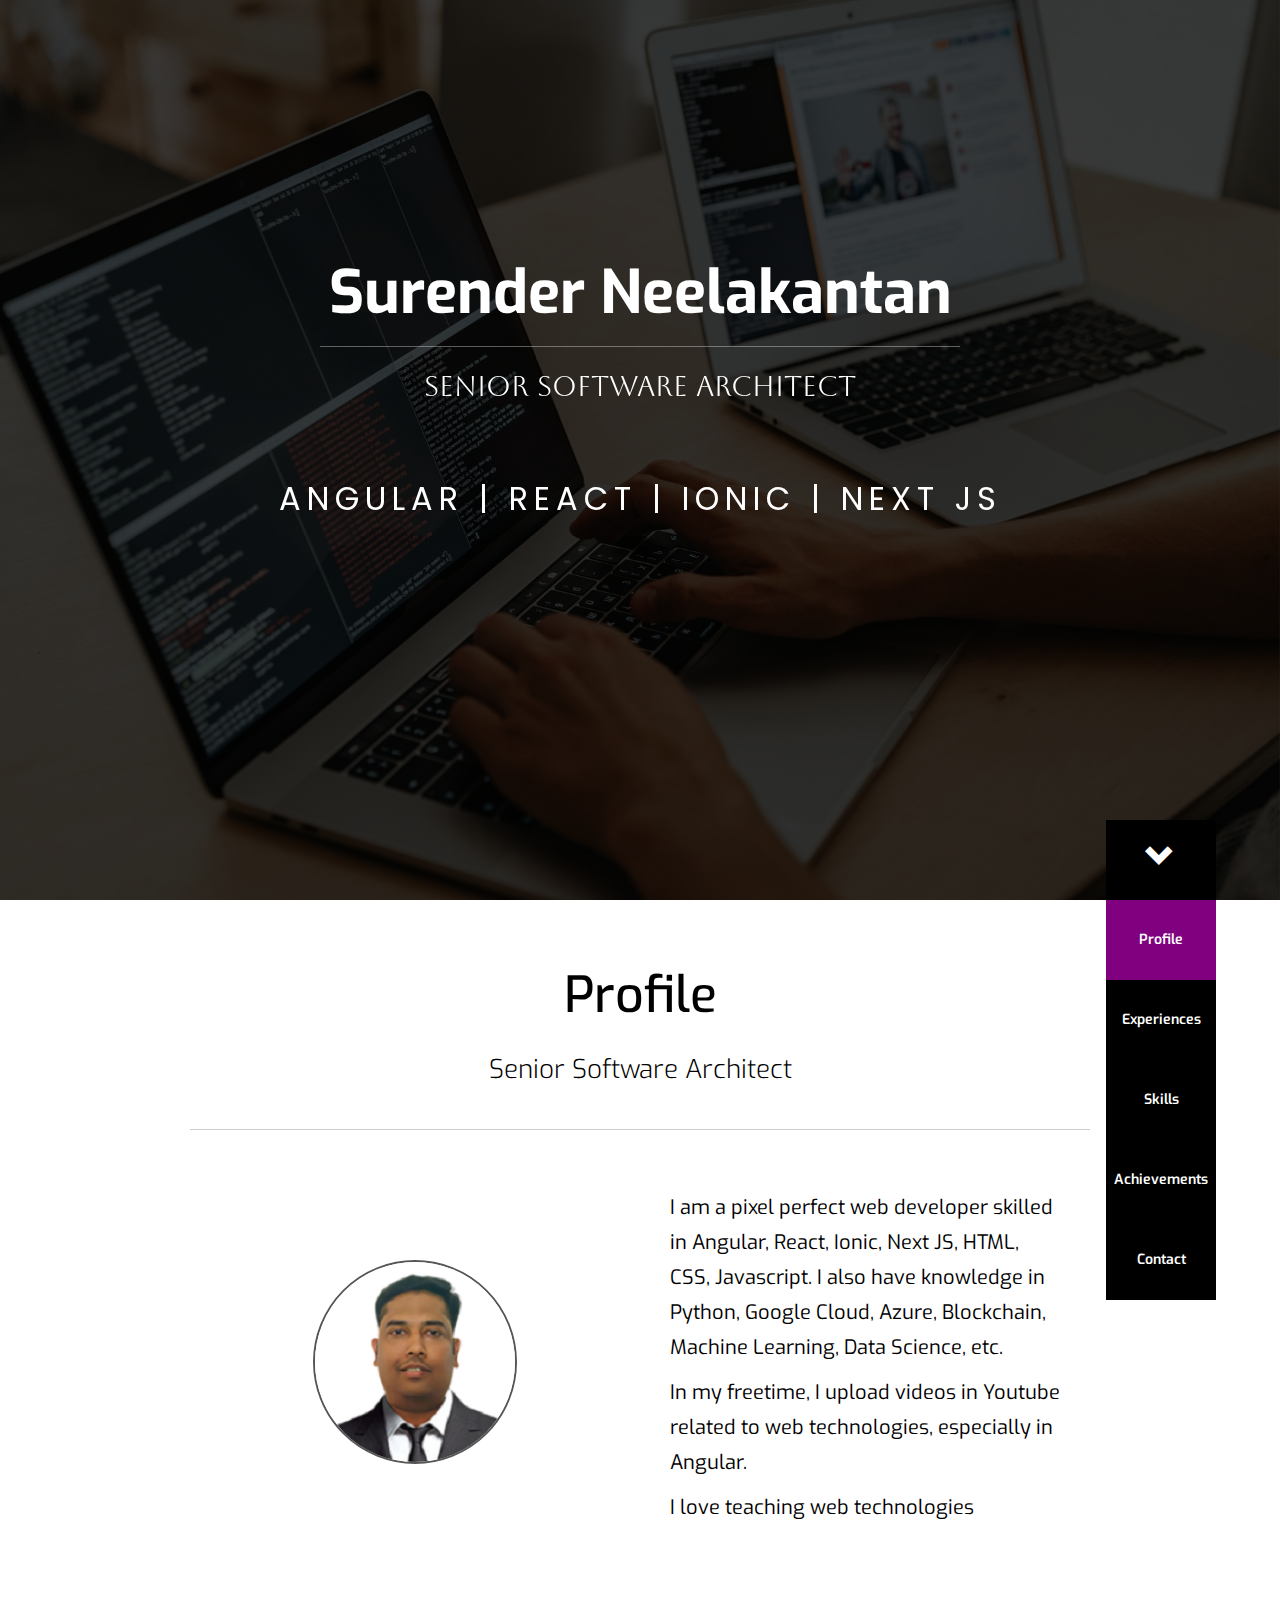
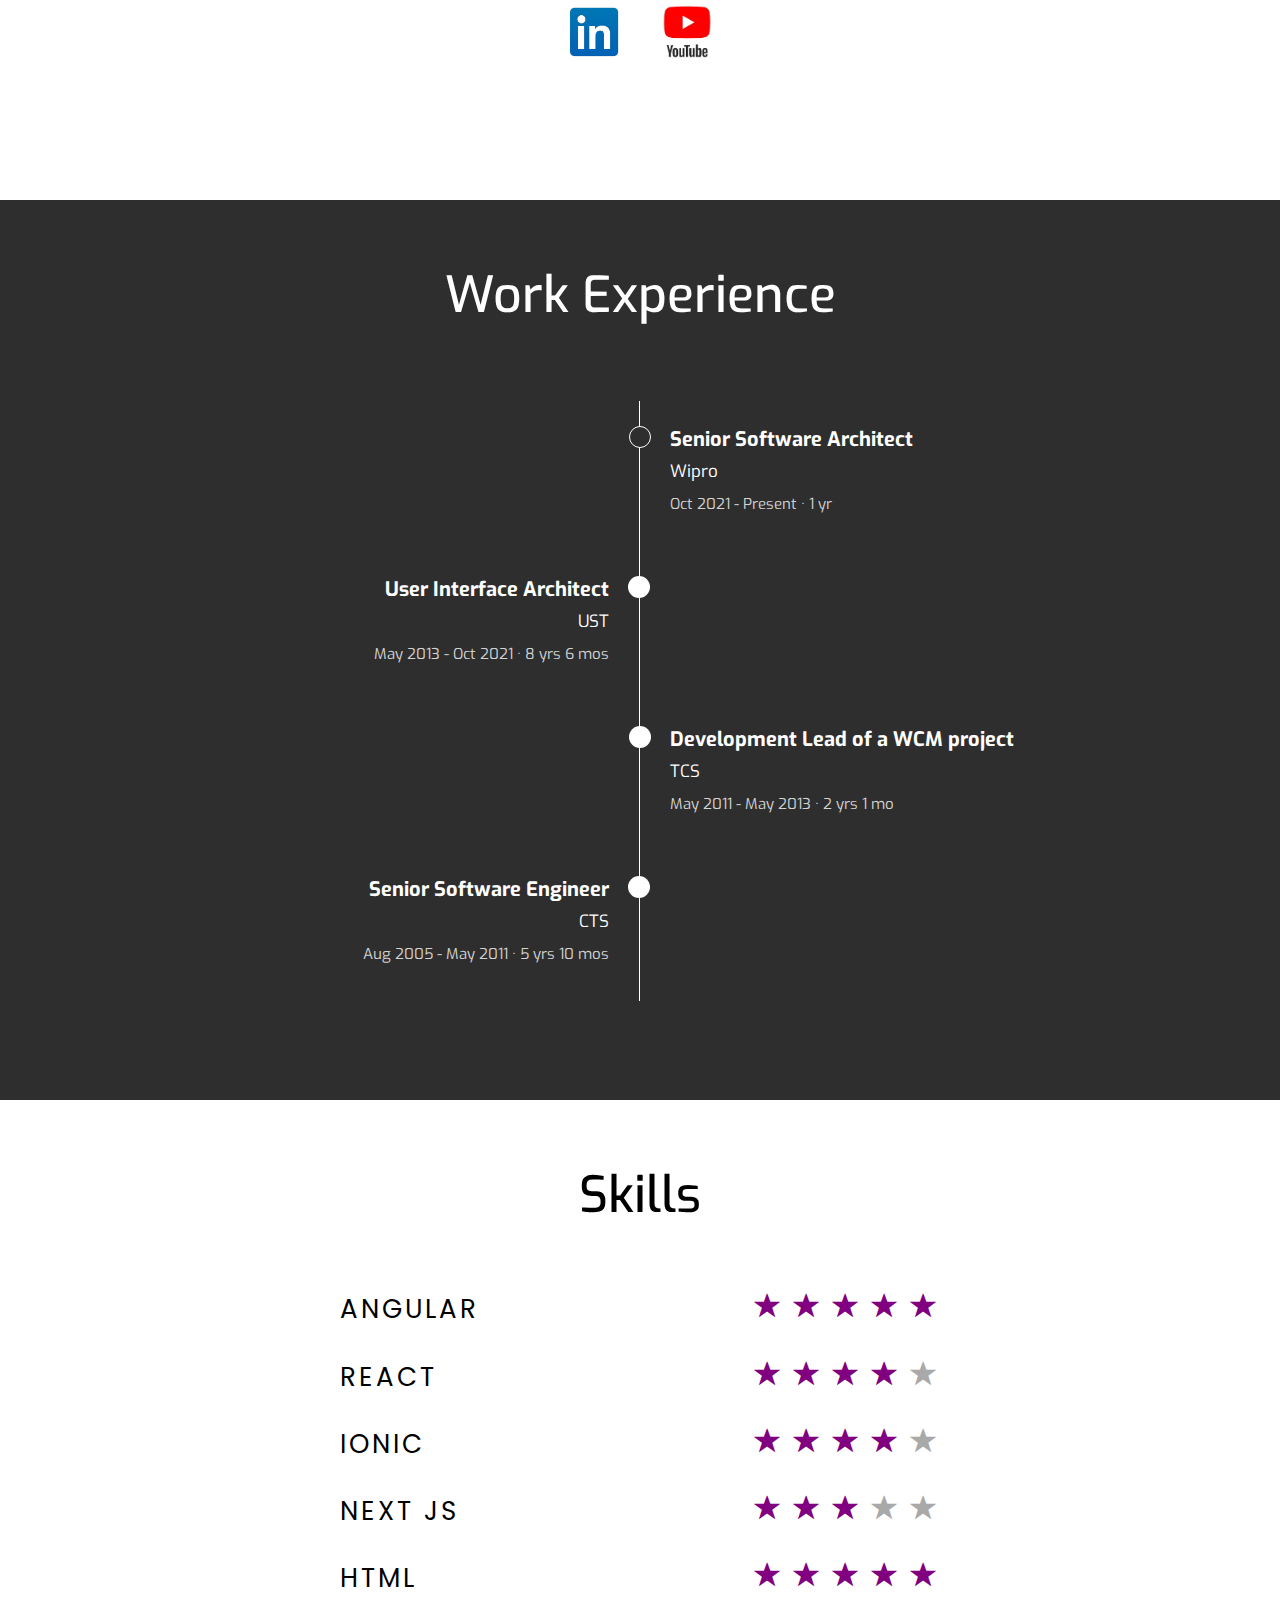
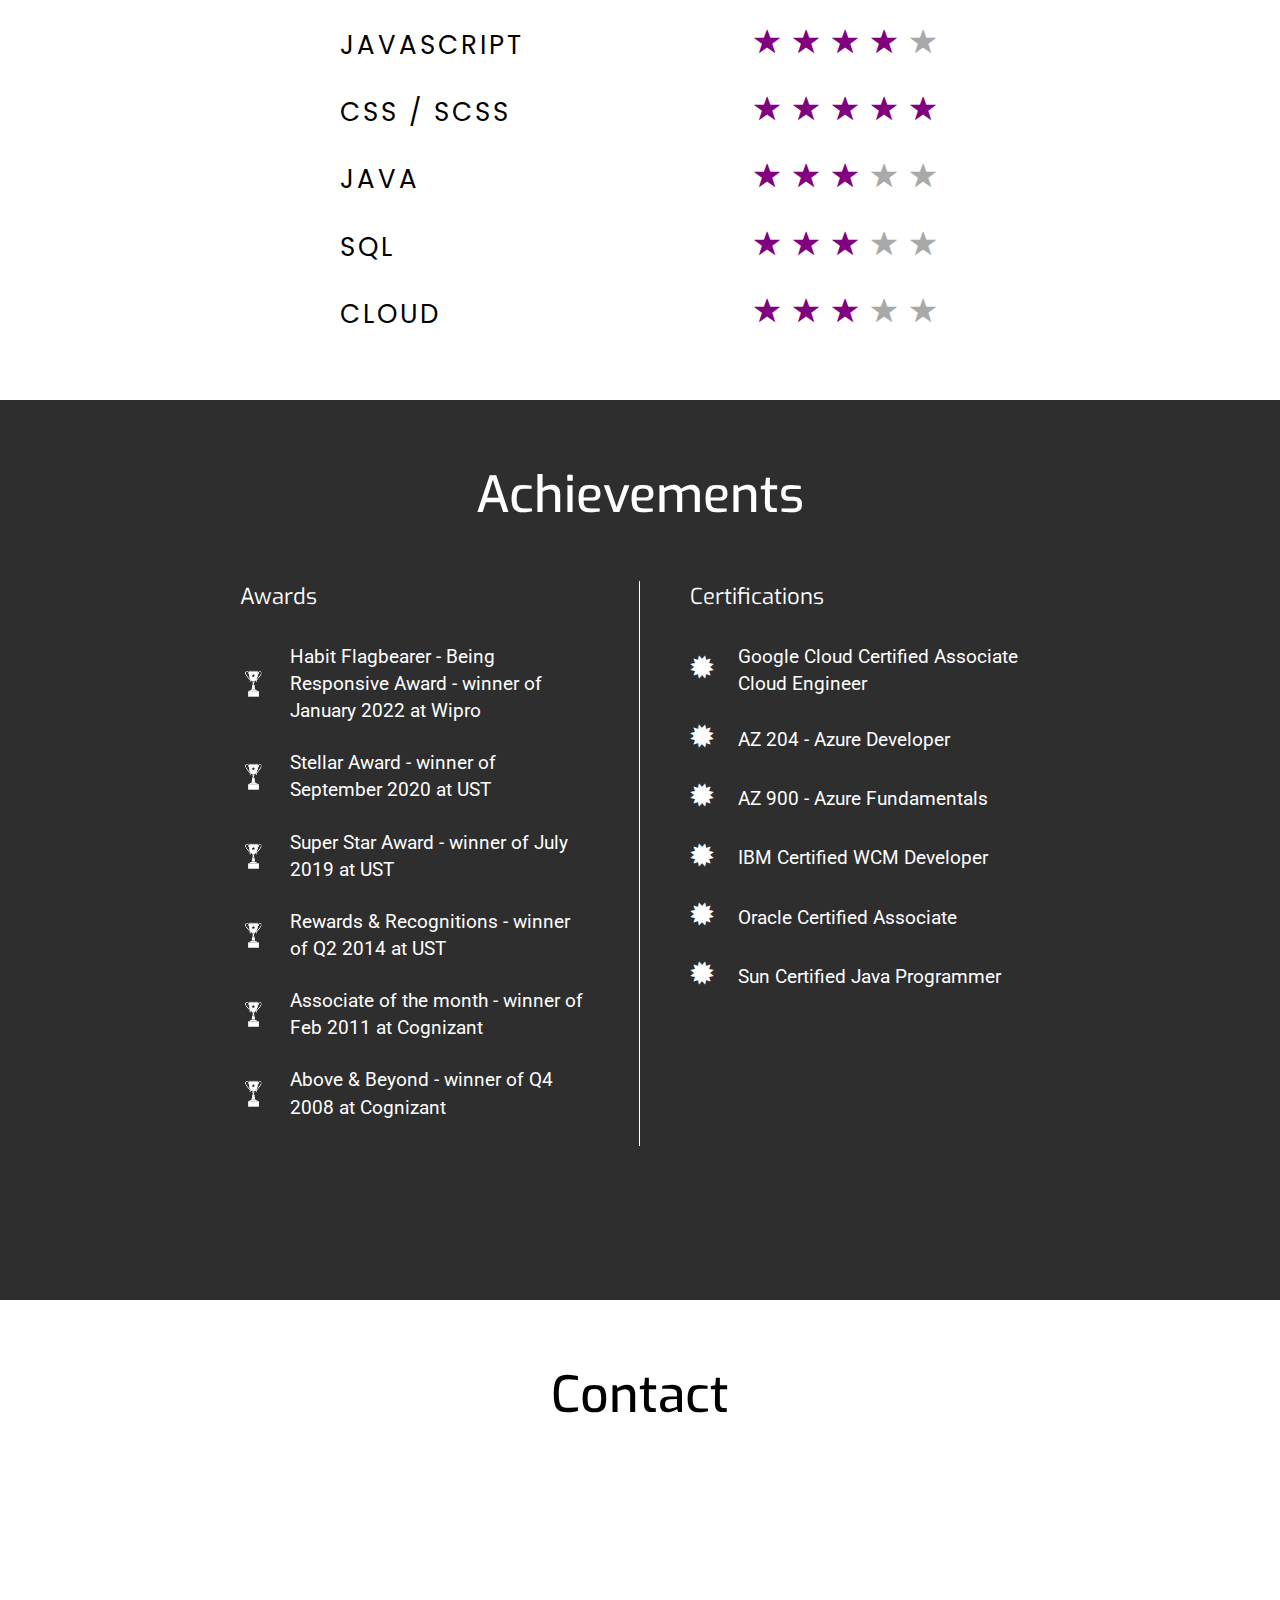
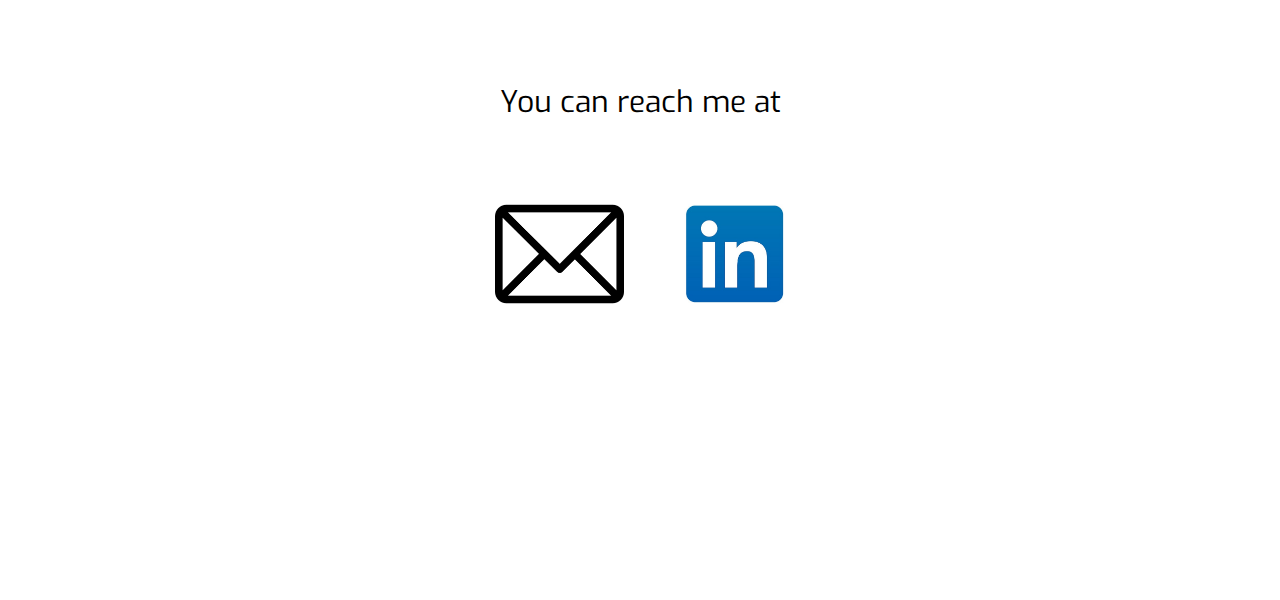
==== commit 6e5a8e35: "Mobile and tab fix" ====
--- a/docs/index.html
+++ b/docs/index.html
@@ -28,328 +28,319 @@
     <script src="https://ajax.googleapis.com/ajax/libs/jquery/3.6.0/jquery.min.js"></script>
   </head>
   <body>
-    <div class="normal">
-      <div id="nav-bar">
-        <div id="profile-nav-item" class="nav-item active">
-          <a href="#profile">Profile</a>
-        </div>
-        <div id="experience-nav-item" class="nav-item">
-          <a href="#experience">Experiences</a>
-        </div>
-        <div id="skill-nav-item" class="nav-item">
-          <a href="#skill">Skills</a>
-        </div>
-        <div id="achievement-nav-item" class="nav-item">
-          <a href="#achievement">Achievements</a>
-        </div>
-        <div id="contact-nav-item" class="nav-item">
-          <a href="#contact">Contact</a>
-        </div>
-      </div>
-      <div class="bg-container">
-        <img src="bg.jpg" alt="" />
-      </div>
-      <div class="overlay"></div>
-      <div class="top-container">
-        <div class="top-wrapper">
-          <h1 class="name">Surender Neelakantan</h1>
-          <div class="role">Senior Software Architect</div>
-          <div class="skill">Angular | React | Ionic | Next JS</div>
-        </div>
-      </div>
-      <div id="profile" class="profile-container">
-        <div class="scroll-down-container">
-          <a href="#profile">
-            <div class="scroll-down">
-              <span class="glyphicon glyphicon-chevron-down"></span>
-            </div>
-          </a>
-        </div>
-        <div class="section-title">Profile</div>
-        <div class="section-sub-title">Senior Software Architect</div>
-        <div class="profile-content">
-          <div class="profile-left">
-            <div class="photo-container">
-              <img src="suren.png" alt="" />
-            </div>
-          </div>
-          <div class="profile-right">
-            <p>
-              I am a pixel perfect web developer skilled in Angular, React,
-              Ionic, Next JS, HTML, CSS, Javascript. I also have knowledge in
-              Python, Google Cloud, Azure, Blockchain, Machine Learning, Data
-              Science, etc.
-            </p>
-            <p>
-              In my freetime, I upload videos in Youtube related to web
-              technologies, especially in Angular.
-            </p>
-            <p>I love teaching web technologies</p>
-          </div>
-        </div>
-        <div class="social">
-          <a href="https://www.linkedin.com/in/n-surender/"
-            ><img src="linkedin.jpg" alt=""
-          /></a>
-          <a href="https://www.youtube.com/channel/UCC02oWntvm_i5n3uNDLDUyg"
-            ><img src="youtube.jpg" alt=""
-          /></a>
-        </div>
-      </div>
-      <div id="experience" class="experiences-container">
-        <div class="section-title">Work Experience</div>
-        <div class="work-experience">
-          <div class="work-left">
-            <div class="work-item-2-circle"></div>
-            <div class="work-item-4-circle"></div>
-            <div class="work-item work-item-2">
-              <div class="work-role">User Interface Architect</div>
-              <div class="work-company">UST</div>
-              <div class="work-duration">May 2013 - Oct 2021 · 8 yrs 6 mos</div>
-            </div>
-            <div class="work-item work-item-4">
-              <div class="work-role">Senior Software Engineer</div>
-              <div class="work-company">CTS</div>
-              <div class="work-duration">
-                Aug 2005 - May 2011 · 5 yrs 10 mos
-              </div>
-            </div>
-          </div>
-          <div class="work-right">
-            <div class="work-item-1-circle"></div>
-            <div class="work-item-3-circle"></div>
-            <div class="work-item work-item-1">
-              <div class="work-role">Senior Software Architect</div>
-              <div class="work-company">Wipro</div>
-              <div class="work-duration">Oct 2021 - Present · 1 yr</div>
-            </div>
-            <div class="work-item work-item-3">
-              <div class="work-role">Development Lead of a WCM project</div>
-              <div class="work-company">TCS</div>
-              <div class="work-duration">May 2011 - May 2013 · 2 yrs 1 mo</div>
-            </div>
-          </div>
-        </div>
-      </div>
-      <div id="skill" class="skills-container">
-        <div class="section-title">Skills</div>
-        <div class="section-content">
-          <div class="skill-item">
-            <div class="skill-name">Angular</div>
-            <div class="skill-score">
-              <span class="glyphicon glyphicon-star filled"></span>
-              <span class="glyphicon glyphicon-star filled"></span>
-              <span class="glyphicon glyphicon-star filled"></span>
-              <span class="glyphicon glyphicon-star filled"></span>
-              <span class="glyphicon glyphicon-star filled"></span>
-            </div>
-          </div>
-          <div class="skill-item">
-            <div class="skill-name">React</div>
-            <div class="skill-score">
-              <span class="glyphicon glyphicon-star filled"></span>
-              <span class="glyphicon glyphicon-star filled"></span>
-              <span class="glyphicon glyphicon-star filled"></span>
-              <span class="glyphicon glyphicon-star filled"></span>
-              <span class="glyphicon glyphicon-star"></span>
-            </div>
-          </div>
-          <div class="skill-item">
-            <div class="skill-name">Ionic</div>
-            <div class="skill-score">
-              <span class="glyphicon glyphicon-star filled"></span>
-              <span class="glyphicon glyphicon-star filled"></span>
-              <span class="glyphicon glyphicon-star filled"></span>
-              <span class="glyphicon glyphicon-star filled"></span>
-              <span class="glyphicon glyphicon-star"></span>
-            </div>
-          </div>
-          <div class="skill-item">
-            <div class="skill-name">Next JS</div>
-            <div class="skill-score">
-              <span class="glyphicon glyphicon-star filled"></span>
-              <span class="glyphicon glyphicon-star filled"></span>
-              <span class="glyphicon glyphicon-star filled"></span>
-              <span class="glyphicon glyphicon-star"></span>
-              <span class="glyphicon glyphicon-star"></span>
-            </div>
-          </div>
-          <div class="skill-item">
-            <div class="skill-name">HTML</div>
-            <div class="skill-score">
-              <span class="glyphicon glyphicon-star filled"></span>
-              <span class="glyphicon glyphicon-star filled"></span>
-              <span class="glyphicon glyphicon-star filled"></span>
-              <span class="glyphicon glyphicon-star filled"></span>
-              <span class="glyphicon glyphicon-star filled"></span>
-            </div>
-          </div>
-          <div class="skill-item">
-            <div class="skill-name">Javascript</div>
-            <div class="skill-score">
-              <span class="glyphicon glyphicon-star filled"></span>
-              <span class="glyphicon glyphicon-star filled"></span>
-              <span class="glyphicon glyphicon-star filled"></span>
-              <span class="glyphicon glyphicon-star filled"></span>
-              <span class="glyphicon glyphicon-star"></span>
-            </div>
-          </div>
-          <div class="skill-item">
-            <div class="skill-name">CSS / SCSS</div>
-            <div class="skill-score">
-              <span class="glyphicon glyphicon-star filled"></span>
-              <span class="glyphicon glyphicon-star filled"></span>
-              <span class="glyphicon glyphicon-star filled"></span>
-              <span class="glyphicon glyphicon-star filled"></span>
-              <span class="glyphicon glyphicon-star filled"></span>
-            </div>
-          </div>
-          <div class="skill-item">
-            <div class="skill-name">Java</div>
-            <div class="skill-score">
-              <span class="glyphicon glyphicon-star filled"></span>
-              <span class="glyphicon glyphicon-star filled"></span>
-              <span class="glyphicon glyphicon-star filled"></span>
-              <span class="glyphicon glyphicon-star"></span>
-              <span class="glyphicon glyphicon-star"></span>
-            </div>
-          </div>
-          <div class="skill-item">
-            <div class="skill-name">SQL</div>
-            <div class="skill-score">
-              <span class="glyphicon glyphicon-star filled"></span>
-              <span class="glyphicon glyphicon-star filled"></span>
-              <span class="glyphicon glyphicon-star filled"></span>
-              <span class="glyphicon glyphicon-star"></span>
-              <span class="glyphicon glyphicon-star"></span>
-            </div>
-          </div>
-          <div class="skill-item">
-            <div class="skill-name">Cloud</div>
-            <div class="skill-score">
-              <span class="glyphicon glyphicon-star filled"></span>
-              <span class="glyphicon glyphicon-star filled"></span>
-              <span class="glyphicon glyphicon-star filled"></span>
-              <span class="glyphicon glyphicon-star"></span>
-              <span class="glyphicon glyphicon-star"></span>
-            </div>
-          </div>
-        </div>
-      </div>
-      <div id="achievement" class="achievements-container">
-        <div class="section-title">Achievements</div>
-        <div class="section-content">
-          <div class="awards-certifications">
-            <div class="awards">
-              <div class="sub-title">Awards</div>
-              <div class="award-item">
-                <div class="award-icon"><img src="trophy.jpg" alt="" /></div>
-                <div class="award-text">
-                  Habit Flagbearer - Being Responsive Award - winner of January
-                  2022 at Wipro
-                </div>
-              </div>
-              <div class="award-item">
-                <div class="award-icon"><img src="trophy.jpg" alt="" /></div>
-                <div class="award-text">
-                  Stellar Award - winner of September 2020 at UST
-                </div>
-              </div>
-              <div class="award-item">
-                <div class="award-icon"><img src="trophy.jpg" alt="" /></div>
-                <div class="award-text">
-                  Super Star Award - winner of July 2019 at UST
-                </div>
-              </div>
-              <div class="award-item">
-                <div class="award-icon"><img src="trophy.jpg" alt="" /></div>
-                <div class="award-text">
-                  Rewards & Recognitions - winner of Q2 2014 at UST
-                </div>
-              </div>
-              <div class="award-item">
-                <div class="award-icon"><img src="trophy.jpg" alt="" /></div>
-                <div class="award-text">
-                  Associate of the month - winner of Feb 2011 at Cognizant
-                </div>
-              </div>
-              <div class="award-item">
-                <div class="award-icon"><img src="trophy.jpg" alt="" /></div>
-                <div class="award-text">
-                  Above & Beyond - winner of Q4 2008 at Cognizant
-                </div>
-              </div>
-            </div>
-            <div class="certifications">
-              <div class="sub-title">Certifications</div>
-              <div class="certification-item">
-                <div class="certification-icon">
-                  <span class="glyphicon glyphicon-certificate"></span>
-                </div>
-                <div class="certification-text">
-                  Google Cloud Certified Associate Cloud Engineer
-                </div>
-              </div>
-              <div class="certification-item">
-                <div class="certification-icon">
-                  <span class="glyphicon glyphicon-certificate"></span>
-                </div>
-                <div class="certification-text">AZ 204 - Azure Developer</div>
-              </div>
-              <div class="certification-item">
-                <div class="certification-icon">
-                  <span class="glyphicon glyphicon-certificate"></span>
-                </div>
-                <div class="certification-text">
-                  AZ 900 - Azure Fundamentals
-                </div>
-              </div>
-              <div class="certification-item">
-                <div class="certification-icon">
-                  <span class="glyphicon glyphicon-certificate"></span>
-                </div>
-                <div class="certification-text">
-                  IBM Certified WCM Developer
-                </div>
-              </div>
-              <div class="certification-item">
-                <div class="certification-icon">
-                  <span class="glyphicon glyphicon-certificate"></span>
-                </div>
-                <div class="certification-text">Oracle Certified Associate</div>
-              </div>
-              <div class="certification-item">
-                <div class="certification-icon">
-                  <span class="glyphicon glyphicon-certificate"></span>
-                </div>
-                <div class="certification-text">
-                  Sun Certified Java Programmer
-                </div>
-              </div>
-            </div>
-          </div>
-        </div>
-      </div>
-      <div id="contact" class="contact-container">
-        <div class="section-title">Contact</div>
-        <div class="section-content">
-          <div class="sub-heading">You can reach me at</div>
-          <div class="contact-wrapper">
-            <div class="content-item">
-              <a href="mailto:n.surender@gmail.com"
-                ><img src="email.png" alt=""
-              /></a>
-            </div>
-            <div class="content-item">
-              <a href="https://www.linkedin.com/in/n-surender/"
-                ><img src="linkedin.jpg" alt=""
-              /></a>
-            </div>
-          </div>
-        </div>
-      </div>
-    </div>
-    <div class="landscape">Please change your phone to portrait</div>
+    <div id="nav-bar">
+      <div id="profile-nav-item" class="nav-item active">
+        <a href="#profile">Profile</a>
+      </div>
+      <div id="experience-nav-item" class="nav-item">
+        <a href="#experience">Experiences</a>
+      </div>
+      <div id="skill-nav-item" class="nav-item">
+        <a href="#skill">Skills</a>
+      </div>
+      <div id="achievement-nav-item" class="nav-item">
+        <a href="#achievement">Achievements</a>
+      </div>
+      <div id="contact-nav-item" class="nav-item">
+        <a href="#contact">Contact</a>
+      </div>
+    </div>
+    <div class="bg-container">
+      <img src="bg.jpg" alt="" />
+    </div>
+    <div class="overlay"></div>
+    <div class="top-container">
+      <div class="top-wrapper">
+        <h1 class="name">Surender Neelakantan</h1>
+        <div class="role">Senior Software Architect</div>
+        <div class="skill">Angular | React | Ionic | Next JS</div>
+      </div>
+    </div>
+    <div id="profile" class="profile-container">
+      <div class="scroll-down-container">
+        <a href="#profile">
+          <div class="scroll-down">
+            <span class="glyphicon glyphicon-chevron-down"></span>
+          </div>
+        </a>
+      </div>
+      <div class="section-title">Profile</div>
+      <div class="section-sub-title">Senior Software Architect</div>
+      <div class="profile-content">
+        <div class="profile-left">
+          <div class="photo-container">
+            <img src="suren.png" alt="" />
+          </div>
+        </div>
+        <div class="profile-right">
+          <p>
+            I am a pixel perfect web developer skilled in Angular, React, Ionic,
+            Next JS, HTML, CSS, Javascript. I also have knowledge in Python,
+            Google Cloud, Azure, Blockchain, Machine Learning, Data Science,
+            etc.
+          </p>
+          <p>
+            In my freetime, I upload videos in Youtube related to web
+            technologies, especially in Angular.
+          </p>
+          <p>I love teaching web technologies</p>
+        </div>
+      </div>
+      <div class="social">
+        <a href="https://www.linkedin.com/in/n-surender/"
+          ><img src="linkedin.jpg" alt=""
+        /></a>
+        <a href="https://www.youtube.com/channel/UCC02oWntvm_i5n3uNDLDUyg"
+          ><img src="youtube.jpg" alt=""
+        /></a>
+      </div>
+    </div>
+    <div id="experience" class="experiences-container">
+      <div class="section-title">Work Experience</div>
+      <div class="work-experience">
+        <div class="work-left">
+          <div class="work-item-2-circle"></div>
+          <div class="work-item-4-circle"></div>
+          <div class="work-item work-item-2">
+            <div class="work-role">User Interface Architect</div>
+            <div class="work-company">UST</div>
+            <div class="work-duration">May 2013 - Oct 2021 · 8 yrs 6 mos</div>
+          </div>
+          <div class="work-item work-item-4">
+            <div class="work-role">Senior Software Engineer</div>
+            <div class="work-company">CTS</div>
+            <div class="work-duration">Aug 2005 - May 2011 · 5 yrs 10 mos</div>
+          </div>
+        </div>
+        <div class="work-right">
+          <div class="work-item-1-circle"></div>
+          <div class="work-item-3-circle"></div>
+          <div class="work-item work-item-1">
+            <div class="work-role">Senior Software Architect</div>
+            <div class="work-company">Wipro</div>
+            <div class="work-duration">Oct 2021 - Present · 1 yr</div>
+          </div>
+          <div class="work-item work-item-3">
+            <div class="work-role">Development Lead of a WCM project</div>
+            <div class="work-company">TCS</div>
+            <div class="work-duration">May 2011 - May 2013 · 2 yrs 1 mo</div>
+          </div>
+        </div>
+      </div>
+    </div>
+    <div id="skill" class="skills-container">
+      <div class="section-title">Skills</div>
+      <div class="section-content">
+        <div class="skill-item">
+          <div class="skill-name">Angular</div>
+          <div class="skill-score">
+            <span class="glyphicon glyphicon-star filled"></span>
+            <span class="glyphicon glyphicon-star filled"></span>
+            <span class="glyphicon glyphicon-star filled"></span>
+            <span class="glyphicon glyphicon-star filled"></span>
+            <span class="glyphicon glyphicon-star filled"></span>
+          </div>
+        </div>
+        <div class="skill-item">
+          <div class="skill-name">React</div>
+          <div class="skill-score">
+            <span class="glyphicon glyphicon-star filled"></span>
+            <span class="glyphicon glyphicon-star filled"></span>
+            <span class="glyphicon glyphicon-star filled"></span>
+            <span class="glyphicon glyphicon-star filled"></span>
+            <span class="glyphicon glyphicon-star"></span>
+          </div>
+        </div>
+        <div class="skill-item">
+          <div class="skill-name">Ionic</div>
+          <div class="skill-score">
+            <span class="glyphicon glyphicon-star filled"></span>
+            <span class="glyphicon glyphicon-star filled"></span>
+            <span class="glyphicon glyphicon-star filled"></span>
+            <span class="glyphicon glyphicon-star filled"></span>
+            <span class="glyphicon glyphicon-star"></span>
+          </div>
+        </div>
+        <div class="skill-item">
+          <div class="skill-name">Next JS</div>
+          <div class="skill-score">
+            <span class="glyphicon glyphicon-star filled"></span>
+            <span class="glyphicon glyphicon-star filled"></span>
+            <span class="glyphicon glyphicon-star filled"></span>
+            <span class="glyphicon glyphicon-star"></span>
+            <span class="glyphicon glyphicon-star"></span>
+          </div>
+        </div>
+        <div class="skill-item">
+          <div class="skill-name">HTML</div>
+          <div class="skill-score">
+            <span class="glyphicon glyphicon-star filled"></span>
+            <span class="glyphicon glyphicon-star filled"></span>
+            <span class="glyphicon glyphicon-star filled"></span>
+            <span class="glyphicon glyphicon-star filled"></span>
+            <span class="glyphicon glyphicon-star filled"></span>
+          </div>
+        </div>
+        <div class="skill-item">
+          <div class="skill-name">Javascript</div>
+          <div class="skill-score">
+            <span class="glyphicon glyphicon-star filled"></span>
+            <span class="glyphicon glyphicon-star filled"></span>
+            <span class="glyphicon glyphicon-star filled"></span>
+            <span class="glyphicon glyphicon-star filled"></span>
+            <span class="glyphicon glyphicon-star"></span>
+          </div>
+        </div>
+        <div class="skill-item">
+          <div class="skill-name">CSS / SCSS</div>
+          <div class="skill-score">
+            <span class="glyphicon glyphicon-star filled"></span>
+            <span class="glyphicon glyphicon-star filled"></span>
+            <span class="glyphicon glyphicon-star filled"></span>
+            <span class="glyphicon glyphicon-star filled"></span>
+            <span class="glyphicon glyphicon-star filled"></span>
+          </div>
+        </div>
+        <div class="skill-item">
+          <div class="skill-name">Java</div>
+          <div class="skill-score">
+            <span class="glyphicon glyphicon-star filled"></span>
+            <span class="glyphicon glyphicon-star filled"></span>
+            <span class="glyphicon glyphicon-star filled"></span>
+            <span class="glyphicon glyphicon-star"></span>
+            <span class="glyphicon glyphicon-star"></span>
+          </div>
+        </div>
+        <div class="skill-item">
+          <div class="skill-name">SQL</div>
+          <div class="skill-score">
+            <span class="glyphicon glyphicon-star filled"></span>
+            <span class="glyphicon glyphicon-star filled"></span>
+            <span class="glyphicon glyphicon-star filled"></span>
+            <span class="glyphicon glyphicon-star"></span>
+            <span class="glyphicon glyphicon-star"></span>
+          </div>
+        </div>
+        <div class="skill-item">
+          <div class="skill-name">Cloud</div>
+          <div class="skill-score">
+            <span class="glyphicon glyphicon-star filled"></span>
+            <span class="glyphicon glyphicon-star filled"></span>
+            <span class="glyphicon glyphicon-star filled"></span>
+            <span class="glyphicon glyphicon-star"></span>
+            <span class="glyphicon glyphicon-star"></span>
+          </div>
+        </div>
+      </div>
+    </div>
+    <div id="achievement" class="achievements-container">
+      <div class="section-title">Achievements</div>
+      <div class="section-content">
+        <div class="awards-certifications">
+          <div class="awards">
+            <div class="sub-title">Awards</div>
+            <div class="award-item">
+              <div class="award-icon"><img src="trophy.jpg" alt="" /></div>
+              <div class="award-text">
+                Habit Flagbearer - Being Responsive Award - winner of January
+                2022 at Wipro
+              </div>
+            </div>
+            <div class="award-item">
+              <div class="award-icon"><img src="trophy.jpg" alt="" /></div>
+              <div class="award-text">
+                Stellar Award - winner of September 2020 at UST
+              </div>
+            </div>
+            <div class="award-item">
+              <div class="award-icon"><img src="trophy.jpg" alt="" /></div>
+              <div class="award-text">
+                Super Star Award - winner of July 2019 at UST
+              </div>
+            </div>
+            <div class="award-item">
+              <div class="award-icon"><img src="trophy.jpg" alt="" /></div>
+              <div class="award-text">
+                Rewards & Recognitions - winner of Q2 2014 at UST
+              </div>
+            </div>
+            <div class="award-item">
+              <div class="award-icon"><img src="trophy.jpg" alt="" /></div>
+              <div class="award-text">
+                Associate of the month - winner of Feb 2011 at Cognizant
+              </div>
+            </div>
+            <div class="award-item">
+              <div class="award-icon"><img src="trophy.jpg" alt="" /></div>
+              <div class="award-text">
+                Above & Beyond - winner of Q4 2008 at Cognizant
+              </div>
+            </div>
+          </div>
+          <div class="certifications">
+            <div class="sub-title">Certifications</div>
+            <div class="certification-item">
+              <div class="certification-icon">
+                <span class="glyphicon glyphicon-certificate"></span>
+              </div>
+              <div class="certification-text">
+                Google Cloud Certified Associate Cloud Engineer
+              </div>
+            </div>
+            <div class="certification-item">
+              <div class="certification-icon">
+                <span class="glyphicon glyphicon-certificate"></span>
+              </div>
+              <div class="certification-text">AZ 204 - Azure Developer</div>
+            </div>
+            <div class="certification-item">
+              <div class="certification-icon">
+                <span class="glyphicon glyphicon-certificate"></span>
+              </div>
+              <div class="certification-text">AZ 900 - Azure Fundamentals</div>
+            </div>
+            <div class="certification-item">
+              <div class="certification-icon">
+                <span class="glyphicon glyphicon-certificate"></span>
+              </div>
+              <div class="certification-text">IBM Certified WCM Developer</div>
+            </div>
+            <div class="certification-item">
+              <div class="certification-icon">
+                <span class="glyphicon glyphicon-certificate"></span>
+              </div>
+              <div class="certification-text">Oracle Certified Associate</div>
+            </div>
+            <div class="certification-item">
+              <div class="certification-icon">
+                <span class="glyphicon glyphicon-certificate"></span>
+              </div>
+              <div class="certification-text">
+                Sun Certified Java Programmer
+              </div>
+            </div>
+          </div>
+        </div>
+      </div>
+    </div>
+    <div id="contact" class="contact-container">
+      <div class="section-title">Contact</div>
+      <div class="section-content">
+        <div class="sub-heading">You can reach me at</div>
+        <div class="contact-wrapper">
+          <div class="content-item">
+            <a href="mailto:n.surender@gmail.com"
+              ><img src="email.png" alt=""
+            /></a>
+          </div>
+          <div class="content-item">
+            <a href="https://www.linkedin.com/in/n-surender/"
+              ><img src="linkedin.jpg" alt=""
+            /></a>
+          </div>
+        </div>
+      </div>
+    </div>
     <script src="script.js"></script>
   </body>
 </html>
--- a/docs/style.css
+++ b/docs/style.css
@@ -657,11 +657,19 @@
   .section-title {
     font-size: 40px;
   }
+  .profile-container,
+  .experiences-container,
+  .skills-container,
+  .achievements-container,
+  .contact-container {
+    height: auto;
+    min-height: 100vh;
+  }
   .profile-container {
     padding: 40px 70px;
   }
   .work-item {
-    width: 275px;
+    width: 200px;
   }
   .work-experience {
     font-size: 15px;
@@ -705,6 +713,10 @@
   .contact-wrapper img {
     height: 60px;
   }
+
+  .scroll-down-container, #nav-bar {
+    display: none;
+  }
 }
 
 @media only screen and (max-width: 600px) {
@@ -716,7 +728,7 @@
   }
   .skill {
     font-size: 18px;
-    letter-spacing: 3px;
+    letter-spacing: 2px;
   }
   .section-title {
     font-size: 25px;
@@ -724,10 +736,10 @@
   }
   .profile-container,
   .skills-container {
-    padding: 30px 30px;
+    padding: 30px 40px;
   }
   .work-item {
-    width: 230px;
+    width: 200px;
     font-size: 16px;
   }
   .achievements-container {
@@ -752,8 +764,8 @@
   }
   .awards,
   .certifications {
-    padding-left: 10px;
-    padding-right: 10px;
+    padding-left: 20px;
+    padding-right: 20px;
   }
   .work-item-1 {
     padding-left: 20px;
@@ -768,31 +780,3 @@
     padding-right: 20px;
   }
 }
-
-@media screen {
-}
-
-@media screen and (orientation: landscape) {
-  .normal {
-    display: none;
-  }
-
-  .landscape {
-    display: flex;
-    align-items: center;
-    justify-content: center;
-    height: 100vh;
-    font-size: 20px;
-    font-weight: bold;
-  }
-}
-
-@media screen and (orientation: portrait) {
-  .normal {
-    display: block;
-  }
-
-  .landscape {
-    display: none;
-  }
-}
